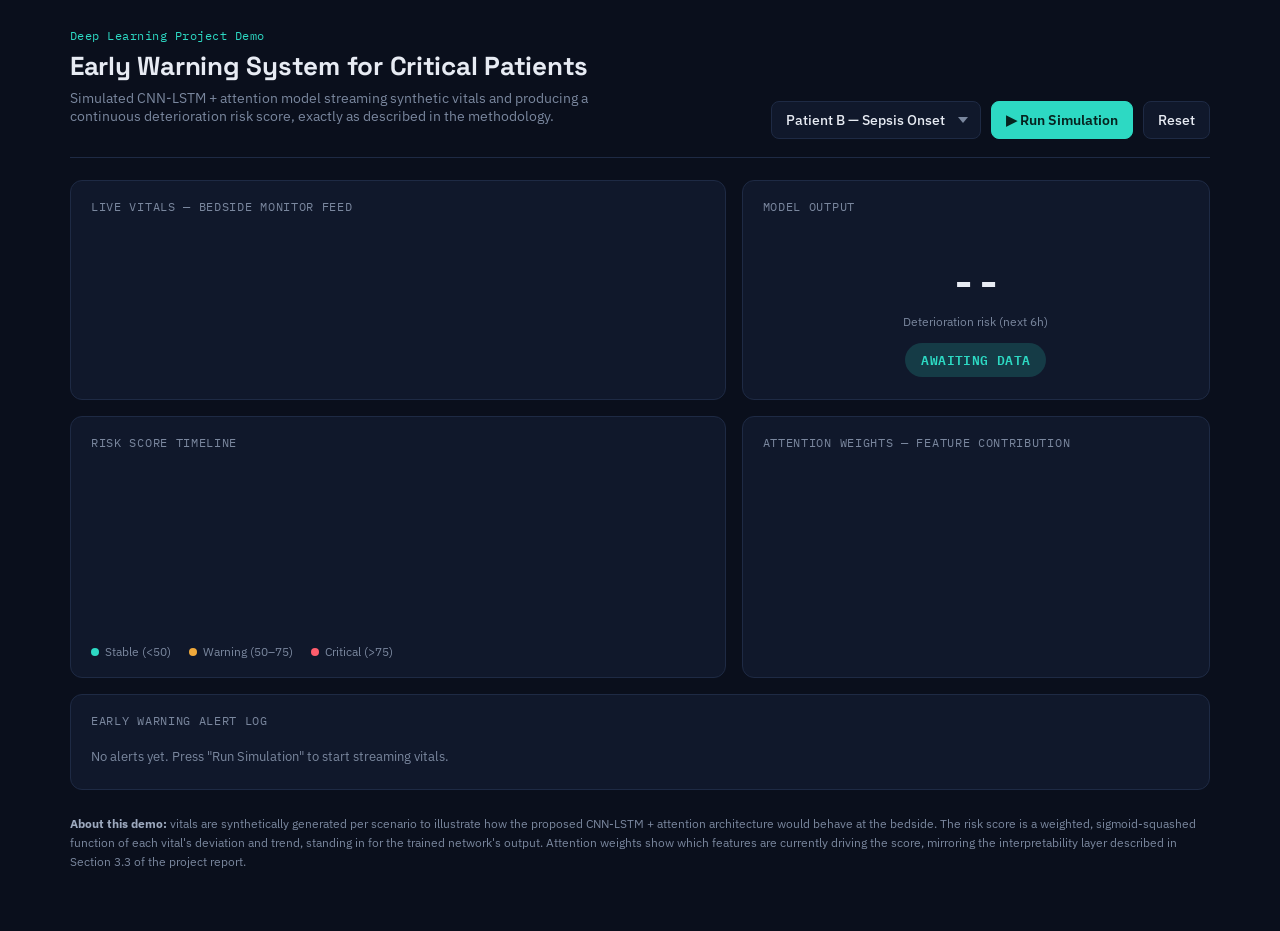
==== index.html @ a5b7bba2 "Add initial HTML structure for Early Warning System Initial commit of the Early Warning System HTML " ====
<!DOCTYPE html>
<html lang="en">
<head>
<meta charset="UTF-8">
<meta name="viewport" content="width=device-width, initial-scale=1.0">
<title>Early Warning System — Deep Learning Critical Care Monitor</title>
<link rel="preconnect" href="https://fonts.googleapis.com">
<link href="https://fonts.googleapis.com/css2?family=Space+Grotesk:wght@500;600;700&family=IBM+Plex+Sans:wght@400;500;600&family=IBM+Plex+Mono:wght@500;600&display=swap" rel="stylesheet">
<style>
  :root{
    --bg: #0A0F1C;
    --panel: #10182B;
    --panel-2: #0D1424;
    --line: #1E2A44;
    --text: #E7EBF3;
    --muted: #7A879E;
    --teal: #2DD9C3;
    --teal-dim: rgba(45,217,195,0.18);
    --amber: #F0A93B;
    --amber-dim: rgba(240,169,59,0.16);
    --crit: #FF5D6C;
    --crit-dim: rgba(255,93,108,0.18);
  }
  *{box-sizing:border-box;}
  html,body{
    margin:0; padding:0; background:var(--bg); color:var(--text);
    font-family:'IBM Plex Sans', -apple-system, sans-serif;
    -webkit-font-smoothing:antialiased;
  }
  .app{
    max-width:1180px; margin:0 auto; padding:28px 20px 60px;
  }
  header{
    display:flex; justify-content:space-between; align-items:flex-end;
    flex-wrap:wrap; gap:16px; margin-bottom:22px;
    border-bottom:1px solid var(--line); padding-bottom:18px;
  }
  .brand-eyebrow{
    font-family:'IBM Plex Mono', monospace; font-size:12px; letter-spacing:0.04em;
    color:var(--teal); margin:0 0 6px;
  }
  h1{
    font-family:'Space Grotesk', sans-serif; font-weight:700; font-size:26px;
    margin:0; letter-spacing:-0.01em;
  }
  .subtitle{ color:var(--muted); font-size:13.5px; margin-top:6px; max-width:520px; }
  .controls{ display:flex; gap:10px; align-items:center; flex-wrap:wrap; }
  select, button{
    font-family:'IBM Plex Sans', sans-serif; font-size:13.5px; font-weight:500;
    border-radius:8px; border:1px solid var(--line); background:var(--panel);
    color:var(--text); padding:9px 14px; cursor:pointer;
  }
  select{ appearance:none; padding-right:30px;
    background-image:url("data:image/svg+xml,%3Csvg xmlns='http://www.w3.org/2000/svg' width='10' height='6'%3E%3Cpath d='M0 0l5 6 5-6z' fill='%237A879E'/%3E%3C/svg%3E");
    background-repeat:no-repeat; background-position:right 12px center;
  }
  button.primary{ background:var(--teal); color:#06231F; border-color:var(--teal); font-weight:600; }
  button.primary:hover{ filter:brightness(1.08); }
  button:hover{ border-color:#33415E; }
  button:disabled{ opacity:0.5; cursor:default; }

  .grid{
    display:grid; grid-template-columns: 1.4fr 1fr; gap:16px; margin-bottom:16px;
  }
  @media (max-width:820px){ .grid{ grid-template-columns:1fr; } }

  .panel{
    background:var(--panel); border:1px solid var(--line); border-radius:12px;
    padding:18px 20px;
  }
  .panel-title{
    font-family:'IBM Plex Mono', monospace; font-size:11.5px; letter-spacing:0.06em;
    color:var(--muted); margin:0 0 14px; text-transform:uppercase;
  }

  .vitals-grid{ display:grid; grid-template-columns:repeat(3,1fr); gap:12px; }
  @media (max-width:520px){ .vitals-grid{ grid-template-columns:repeat(2,1fr); } }
  .vital-card{
    background:var(--panel-2); border:1px solid var(--line); border-radius:10px;
    padding:12px 14px 10px; position:relative; overflow:hidden;
  }
  .vital-card.flag{ border-color: var(--amber); }
  .vital-card.flag-crit{ border-color: var(--crit); }
  .vital-label{ font-size:11.5px; color:var(--muted); margin-bottom:4px; }
  .vital-value{
    font-family:'IBM Plex Mono', monospace; font-size:22px; font-weight:600;
    display:flex; align-items:baseline; gap:4px;
  }
  .vital-unit{ font-size:11px; color:var(--muted); font-weight:400; }
  .vital-card svg{ width:100%; height:28px; margin-top:6px; display:block; }

  .risk-wrap{ display:flex; flex-direction:column; align-items:center; padding:6px 0 4px; }
  .gauge-num{
    font-family:'IBM Plex Mono', monospace; font-weight:600; font-size:42px; margin-top:-96px;
  }
  .gauge-label{ font-size:12px; color:var(--muted); margin-top:2px; }
  .status-pill{
    margin-top:14px; padding:6px 16px; border-radius:999px; font-size:12.5px; font-weight:600;
    font-family:'IBM Plex Mono', monospace; letter-spacing:0.03em;
  }
  .status-stable{ background:var(--teal-dim); color:var(--teal); }
  .status-warning{ background:var(--amber-dim); color:var(--amber); }
  .status-critical{ background:var(--crit-dim); color:var(--crit); animation:pulse 1.1s infinite; }
  @keyframes pulse{ 0%,100%{opacity:1;} 50%{opacity:0.55;} }

  .attn-row{ display:flex; align-items:center; gap:10px; margin-bottom:9px; }
  .attn-name{ width:96px; font-size:12.5px; color:var(--muted); flex-shrink:0; }
  .attn-bar-bg{ flex:1; height:7px; border-radius:4px; background:var(--panel-2); overflow:hidden; }
  .attn-bar{ height:100%; border-radius:4px; background:var(--teal); transition:width 0.5s ease; }
  .attn-pct{ width:36px; text-align:right; font-family:'IBM Plex Mono', monospace; font-size:12px; color:var(--muted); }

  .timeline-panel svg{ width:100%; height:170px; display:block; }
  .timeline-legend{ display:flex; gap:18px; margin-top:10px; font-size:11.5px; color:var(--muted); }
  .legend-dot{ display:inline-block; width:8px; height:8px; border-radius:50%; margin-right:6px; }

  .log-panel{ max-height:230px; overflow-y:auto; }
  .log-entry{
    display:flex; gap:12px; align-items:baseline; padding:8px 0;
    border-bottom:1px solid var(--line); font-size:13px;
  }
  .log-entry:last-child{ border-bottom:none; }
  .log-time{ font-family:'IBM Plex Mono', monospace; color:var(--muted); font-size:12px; width:52px; flex-shrink:0; }
  .log-badge{
    font-size:10.5px; font-weight:600; padding:2px 8px; border-radius:5px;
    font-family:'IBM Plex Mono', monospace; letter-spacing:0.02em; flex-shrink:0;
  }
  .log-warning{ background:var(--amber-dim); color:var(--amber); }
  .log-critical{ background:var(--crit-dim); color:var(--crit); }
  .log-resolved{ background:var(--teal-dim); color:var(--teal); }
  .log-empty{ color:var(--muted); font-size:13px; padding:6px 0; }

  footer{ margin-top:24px; color:var(--muted); font-size:12px; line-height:1.6; }
  footer b{ color:#9DA9BE; }
</style>
</head>
<body>
<div class="app">

  <header>
    <div>
      <p class="brand-eyebrow">Deep Learning Project Demo</p>
      <h1>Early Warning System for Critical Patients</h1>
      <p class="subtitle">Simulated CNN-LSTM + attention model streaming synthetic vitals and producing a continuous deterioration risk score, exactly as described in the methodology.</p>
    </div>
    <div class="controls">
      <select id="scenario">
        <option value="stable">Patient A — Stable</option>
        <option value="sepsis" selected>Patient B — Sepsis Onset</option>
        <option value="cardiac">Patient C — Cardiac Event</option>
      </select>
      <button class="primary" id="playBtn">▶ Run Simulation</button>
      <button id="resetBtn">Reset</button>
    </div>
  </header>

  <div class="grid">
    <div class="panel">
      <p class="panel-title">Live Vitals — Bedside Monitor Feed</p>
      <div class="vitals-grid" id="vitalsGrid"></div>
    </div>

    <div class="panel">
      <p class="panel-title">Model Output</p>
      <div class="risk-wrap">
        <svg id="gauge" width="180" height="110" viewBox="0 0 180 110"></svg>
        <div class="gauge-num" id="gaugeNum">--</div>
        <div class="gauge-label">Deterioration risk (next 6h)</div>
        <div class="status-pill status-stable" id="statusPill">AWAITING DATA</div>
      </div>
    </div>
  </div>

  <div class="grid">
    <div class="panel timeline-panel">
      <p class="panel-title">Risk Score Timeline</p>
      <svg id="timeline" viewBox="0 0 700 170" preserveAspectRatio="none"></svg>
      <div class="timeline-legend">
        <span><span class="legend-dot" style="background:var(--teal)"></span>Stable (&lt;50)</span>
        <span><span class="legend-dot" style="background:var(--amber)"></span>Warning (50–75)</span>
        <span><span class="legend-dot" style="background:var(--crit)"></span>Critical (&gt;75)</span>
      </div>
    </div>

    <div class="panel">
      <p class="panel-title">Attention Weights — Feature Contribution</p>
      <div id="attnList"></div>
    </div>
  </div>

  <div class="panel">
    <p class="panel-title">Early Warning Alert Log</p>
    <div class="log-panel" id="logPanel">
      <div class="log-empty">No alerts yet. Press "Run Simulation" to start streaming vitals.</div>
    </div>
  </div>

  <footer>
    <b>About this demo:</b> vitals are synthetically generated per scenario to illustrate how the proposed CNN-LSTM + attention
    architecture would behave at the bedside. The risk score is a weighted, sigmoid-squashed function of each vital's
    deviation and trend, standing in for the trained network's output. Attention weights show which features are currently
    driving the score, mirroring the interpretability layer described in Section 3.3 of the project report.
  </footer>

</div>

<script>
(function(){
  // ---------- config ----------
  const VITALS = [
    { key:'hr',   label:'Heart Rate',   unit:'bpm',    normal:[60,100],  weight:1.0 },
    { key:'spo2', label:'SpO₂',         unit:'%',      normal:[95,100],  weight:1.2, invert:true },
    { key:'sbp',  label:'Systolic BP',  unit:'mmHg',   normal:[100,130], weight:0.8 },
    { key:'rr',   label:'Resp. Rate',   unit:'/min',   normal:[12,20],   weight:1.0 },
    { key:'temp', label:'Temperature',  unit:'°C',     normal:[36.5,37.5], weight:0.7 },
    { key:'lac',  label:'Lactate',      unit:'mmol/L', normal:[0.5,2.0], weight:1.4 },
  ];

  const SCENARIOS = {
    stable: {
      start:{ hr:76, spo2:98, sbp:118, rr:15, temp:36.8, lac:1.1 },
      drift:{ hr:0.0, spo2:0.0, sbp:0.0, rr:0.0, temp:0.0, lac:0.0 },
      noise:{ hr:1.4, spo2:0.3, sbp:2.0, rr:0.5, temp:0.06, lac:0.05 },
    },
    sepsis: {
      start:{ hr:88, spo2:97, sbp:114, rr:17, temp:37.3, lac:1.4 },
      drift:{ hr:1.1, spo2:-0.11, sbp:-0.9, rr:0.32, temp:0.07, lac:0.11 },
      noise:{ hr:2.0, spo2:0.4, sbp:2.4, rr:0.7, temp:0.08, lac:0.08 },
    },
    cardiac: {
      start:{ hr:92, spo2:96, sbp:128, rr:18, temp:36.9, lac:1.2 },
      drift:{ hr:1.6, spo2:-0.18, sbp:-1.6, rr:0.45, temp:0.02, lac:0.07 },
      noise:{ hr:2.6, spo2:0.5, sbp:3.0, rr:0.8, temp:0.05, lac:0.06 },
    }
  };

  const TICKS = 60;          // 12 simulated hours, 12 min per tick
  const TICK_MS = 550;
  const WARN_T = 50, CRIT_T = 75;

  let scenarioKey = document.getElementById('scenario').value;
  let history = [];          // {t, vitals:{}, risk}
  let running = false;
  let timer = null;
  let currentStatus = 'stable'; // stable | warning | critical
  let alertLog = [];

  // ---------- DOM builders ----------
  const vitalsGrid = document.getElementById('vitalsGrid');
  const cardEls = {};
  VITALS.forEach(v=>{
    const card = document.createElement('div');
    card.className = 'vital-card';
    card.innerHTML = `
      <div class="vital-label">${v.label}</div>
      <div class="vital-value"><span class="v-num">--</span><span class="vital-unit">${v.unit}</span></div>
      <svg viewBox="0 0 200 28" preserveAspectRatio="none"><polyline class="spark" fill="none" stroke="var(--teal)" stroke-width="2"/></svg>
    `;
    vitalsGrid.appendChild(card);
    cardEls[v.key] = card;
  });

  const attnList = document.getElementById('attnList');
  const attnEls = {};
  VITALS.forEach(v=>{
    const row = document.createElement('div');
    row.className = 'attn-row';
    row.innerHTML = `
      <div class="attn-name">${v.label}</div>
      <div class="attn-bar-bg"><div class="attn-bar" style="width:0%"></div></div>
      <div class="attn-pct">0%</div>
    `;
    attnList.appendChild(row);
    attnEls[v.key] = row;
  });

  const gaugeSvg = document.getElementById('gauge');
  const gaugeNum = document.getElementById('gaugeNum');
  const statusPill = document.getElementById('statusPill');
  const logPanel = document.getElementById('logPanel');
  const timelineSvg = document.getElementById('timeline');

  function colorFor(status){
    if(status==='critical') return getComputedStyle(document.documentElement).getPropertyValue('--crit').trim();
    if(status==='warning') return getComputedStyle(document.documentElement).getPropertyValue('--amber').trim();
    return getComputedStyle(document.documentElement).getPropertyValue('--teal').trim();
  }

  function drawGauge(risk){
    const cx=90, cy=95, r=72;
    const startAngle = Math.PI, endAngle = 0; // semicircle top
    const frac = Math.max(0, Math.min(1, risk/100));
    const angle = startAngle + (endAngle-startAngle)*frac;
    const x1 = cx + r*Math.cos(startAngle), y1 = cy + r*Math.sin(startAngle);
    const x2 = cx + r*Math.cos(endAngle), y2 = cy + r*Math.sin(endAngle);
    const xp = cx + r*Math.cos(angle), yp = cy + r*Math.sin(angle);
    const largeArc = frac > 0.5 ? 1 : 0;
    const col = colorFor(currentStatus);
    gaugeSvg.innerHTML = `
      <path d="M ${x1} ${y1} A ${r} ${r} 0 1 1 ${x2} ${y2}" fill="none" stroke="#1E2A44" stroke-width="14" stroke-linecap="round"/>
      <path d="M ${x1} ${y1} A ${r} ${r} 0 ${largeArc} 1 ${xp} ${yp}" fill="none" stroke="${col}" stroke-width="14" stroke-linecap="round"/>
    `;
    gaugeNum.style.color = col;
    gaugeNum.textContent = Math.round(risk) + '%';
  }

  function sparkPoints(vals, w, h){
    if(vals.length<2) return '';
    const min = Math.min(...vals), max = Math.max(...vals);
    const range = (max-min) || 1;
    return vals.map((v,i)=>{
      const x = (i/(vals.length-1))*w;
      const y = h - ((v-min)/range)*h;
      return `${x.toFixed(1)},${y.toFixed(1)}`;
    }).join(' ');
  }

  function isOut(v, val){
    return val < v.normal[0] || val > v.normal[1];
  }

  function zscore(v, val){
    const mid = (v.normal[0]+v.normal[1])/2;
    const half = (v.normal[1]-v.normal[0])/2;
    let z = (val - mid)/half;
    if(v.invert) z = -z;
    return Math.max(0, z); // only deviation in the "worse" direction counts
  }

  function computeRisk(vitalsNow, vitalsPrev){
    let weighted = 0, totalW = 0;
    const contrib = {};
    VITALS.forEach(v=>{
      const z = zscore(v, vitalsNow[v.key]);
      const prevZ = vitalsPrev ? zscore(v, vitalsPrev[v.key]) : z;
      const trend = Math.max(0, z - prevZ) * 2.2; // reward worsening trend, mimics LSTM temporal sensitivity
      const score = v.weight * (z + trend);
      contrib[v.key] = score;
      weighted += score;
      totalW += v.weight;
    });
    // sigmoid squashing centered so ~2.2 weighted deviation -> ~75%
    const raw = weighted / (totalW*0.9);
    const risk = 100 / (1 + Math.exp(-4*(raw-0.55)));
    // normalize contributions to attention %
    const sum = Object.values(contrib).reduce((a,b)=>a+b,0) || 1;
    const attn = {};
    VITALS.forEach(v=> attn[v.key] = Math.max(0, contrib[v.key])/sum );
    return { risk, attn };
  }

  function nextVitals(prev, cfg, t){
    const out = {};
    VITALS.forEach(v=>{
      const base = cfg.start[v.key] + cfg.drift[v.key]*t;
      const noise = (Math.random()-0.5)*2*cfg.noise[v.key];
      const smoothing = prev ? prev[v.key]*0.35 : 0;
      let val = prev ? (base*0.65 + smoothing + noise) : (base + noise);
      out[v.key] = val;
    });
    return out;
  }

  function fmt(key, val){
    if(key==='temp' || key==='lac') return val.toFixed(1);
    return Math.round(val);
  }

  function statusFor(risk){
    if(risk >= CRIT_T) return 'critical';
    if(risk >= WARN_T) return 'warning';
    return 'stable';
  }

  function pillLabel(status){
    return status==='critical' ? 'CRITICAL ALERT' : status==='warning' ? 'EARLY WARNING' : 'STABLE';
  }

  function timeLabel(tickIdx){
    const totalMin = tickIdx*12;
    const h = Math.floor(totalMin/60), m = totalMin%60;
    return `${String(h).padStart(2,'0')}:${String(m).padStart(2,'0')}`;
  }

  function pushLog(status, risk, tickIdx, attn){
    const top = Object.entries(attn).sort((a,b)=>b[1]-a[1]).slice(0,2)
      .map(([k])=> VITALS.find(v=>v.key===k).label).join(' & ');
    const entry = document.createElement('div');
    entry.className = 'log-entry';
    const badgeClass = status==='critical' ? 'log-critical' : status==='resolved' ? 'log-resolved' : 'log-warning';
    const badgeText = status==='critical' ? 'CRITICAL' : status==='resolved' ? 'RESOLVED' : 'WARNING';
    const msg = status==='resolved'
      ? `Risk score returned to normal range (${Math.round(risk)}%).`
      : `Risk ${Math.round(risk)}% — driven by ${top}.`;
    entry.innerHTML = `<span class="log-time">${timeLabel(tickIdx)}</span><span class="log-badge ${badgeClass}">${badgeText}</span><span>${msg}</span>`;
    if(logPanel.querySelector('.log-empty')) logPanel.innerHTML = '';
    logPanel.prepend(entry);
  }

  function drawTimeline(){
    const w=700, h=170, pad=8;
    const risks = history.map(p=>p.risk);
    let path = '';
    if(risks.length){
      path = risks.map((r,i)=>{
        const x = pad + (i/(TICKS-1))*(w-2*pad);
        const y = h - pad - (r/100)*(h-2*pad);
        return `${i===0?'M':'L'} ${x.toFixed(1)} ${y.toFixed(1)}`;
      }).join(' ');
    }
    const warnY = h - pad - (WARN_T/100)*(h-2*pad);
    const critY = h - pad - (CRIT_T/100)*(h-2*pad);
    timelineSvg.innerHTML = `
      <rect x="0" y="0" width="${w}" height="${critY}" fill="rgba(255,93,108,0.06)"/>
      <rect x="0" y="${critY}" width="${w}" height="${warnY-critY}" fill="rgba(240,169,59,0.06)"/>
      <line x1="0" y1="${warnY}" x2="${w}" y2="${warnY}" stroke="var(--amber)" stroke-width="1" stroke-dasharray="4 4" opacity="0.5"/>
      <line x1="0" y1="${critY}" x2="${w}" y2="${critY}" stroke="var(--crit)" stroke-width="1" stroke-dasharray="4 4" opacity="0.5"/>
      <path d="${path}" fill="none" stroke="var(--teal)" stroke-width="2.4" />
    `;
  }

  function render(vitalsNow, risk, attn){
    VITALS.forEach(v=>{
      const val = vitalsNow[v.key];
      const out = isOut(v, val);
      const card = cardEls[v.key];
      card.classList.toggle('flag', out && currentStatus==='warning');
      card.classList.toggle('flag-crit', out && currentStatus==='critical');
      card.querySelector('.v-num').textContent = fmt(v.key, val);
      const series = history.map(p=>p.vitals[v.key]).concat([val]);
      const pts = sparkPoints(series.slice(-24), 200, 28);
      const poly = card.querySelector('.spark');
      poly.setAttribute('points', pts);
      poly.setAttribute('stroke', colorFor(currentStatus));
    });

    drawGauge(risk);
    statusPill.textContent = pillLabel(currentStatus);
    statusPill.className = 'status-pill status-' + currentStatus;

    Object.entries(attn).forEach(([k,val])=>{
      const row = attnEls[k];
      row.querySelector('.attn-bar').style.width = (val*100).toFixed(0) + '%';
      row.querySelector('.attn-pct').textContent = Math.round(val*100) + '%';
    });

    drawTimeline();
  }

  function resetSim(){
    stop();
    history = [];
    alertLog = [];
    currentStatus = 'stable';
    logPanel.innerHTML = '<div class="log-empty">No alerts yet. Press "Run Simulation" to start streaming vitals.</div>';
    const cfg = SCENARIOS[scenarioKey];
    const v0 = cfg.start;
    render(v0, 4, Object.fromEntries(VITALS.map(v=>[v.key, 1/VITALS.length])));
    gaugeNum.textContent = '--';
    statusPill.textContent = 'AWAITING DATA';
    statusPill.className = 'status-pill status-stable';
    timelineSvg.innerHTML = '';
  }

  function tick(){
    const t = history.length;
    if(t >= TICKS){ stop(); return; }
    const cfg = SCENARIOS[scenarioKey];
    const prevVitals = t>0 ? history[t-1].vitals : null;
    const vitalsNow = nextVitals(prevVitals, cfg, t);
    const { risk, attn } = computeRisk(vitalsNow, prevVitals);
    const newStatus = statusFor(risk);

    if(newStatus !== currentStatus){
      if(newStatus==='warning' || newStatus==='critical'){
        pushLog(newStatus, risk, t, attn);
      } else if(currentStatus!=='stable'){
        pushLog('resolved', risk, t, attn);
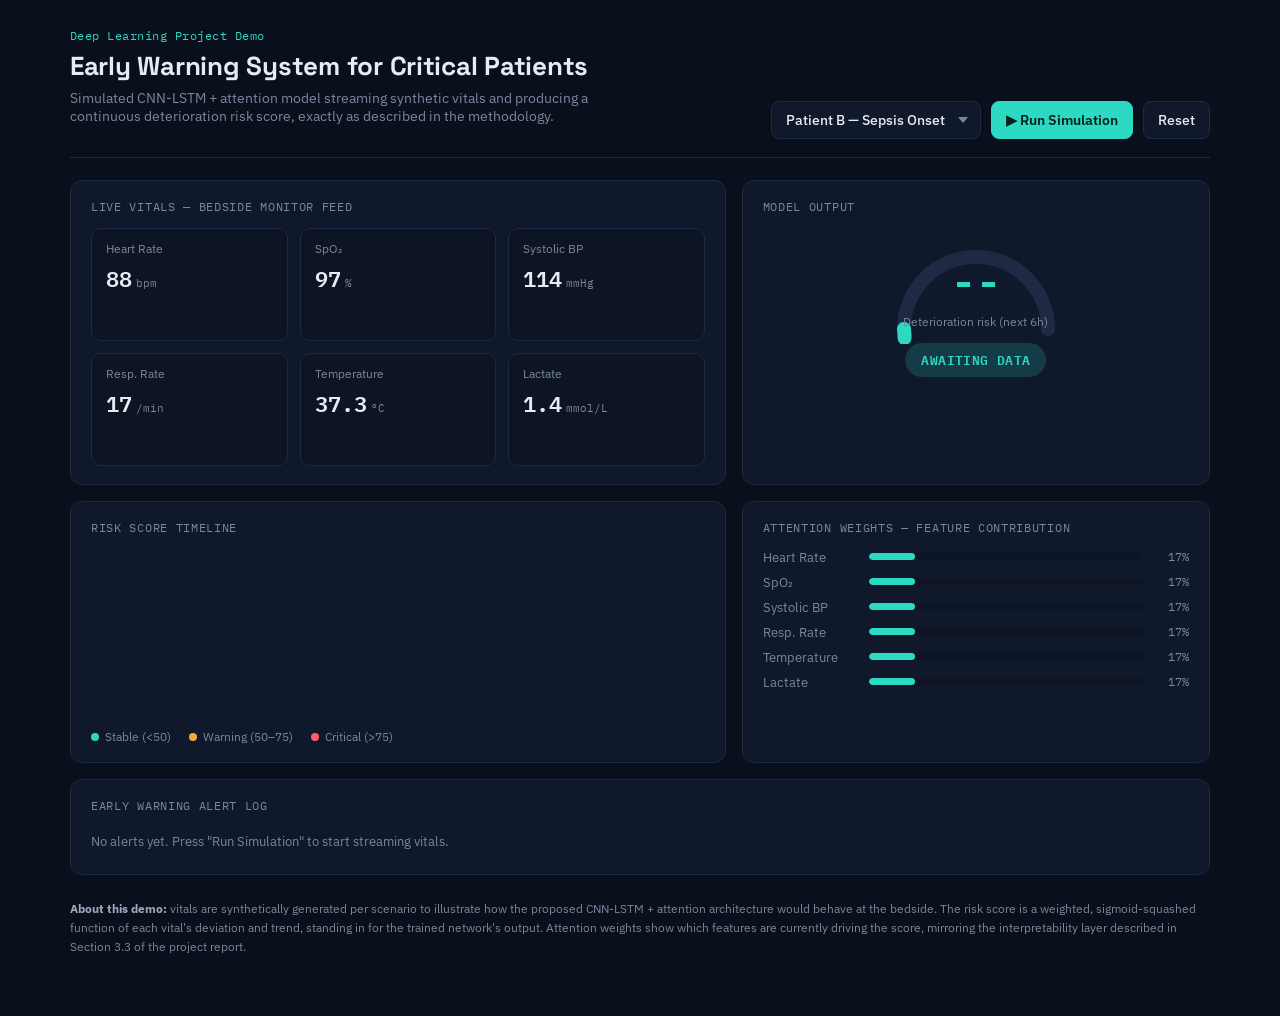
==== commit 0ac31d91: "Rename early-warning-system.html to index.html" ====
--- a/index.html
+++ b/index.html
@@ -475,3 +475,69 @@
         pushLog(newStatus, risk, t, attn);
       } else if(currentStatus!=='stable'){
         pushLog('resolved', risk, t, attn);
+
+      }
+    }
+
+    currentStatus = newStatus;
+    history.push({
+      t,
+      vitals: { ...vitalsNow },
+      risk
+    });
+
+    render(vitalsNow, risk, attn);
+
+    if (history.length >= TICKS) {
+      stop();
+    }
+  }
+
+  function stop() {
+    if (timer !== null) {
+      clearInterval(timer);
+      timer = null;
+    }
+
+    running = false;
+    const playBtn = document.getElementById('playBtn');
+    playBtn.textContent = '▶ Run Simulation';
+  }
+
+  function start() {
+    if (running) return;
+
+    if (history.length >= TICKS) {
+      resetSim();
+    }
+
+    running = true;
+    document.getElementById('playBtn').textContent = '⏸ Simulation Running';
+    tick();
+
+    if (history.length < TICKS) {
+      timer = setInterval(tick, TICK_MS);
+    }
+  }
+
+  document.getElementById('playBtn').addEventListener('click', () => {
+    if (running) {
+      stop();
+    } else {
+      start();
+    }
+  });
+
+  document.getElementById('resetBtn').addEventListener('click', resetSim);
+
+  document.getElementById('scenario').addEventListener('change', (event) => {
+    scenarioKey = event.target.value;
+    resetSim();
+  });
+
+  // Initialize the dashboard without starting the simulation.
+  resetSim();
+})();
+</script>
+</body>
+</html>
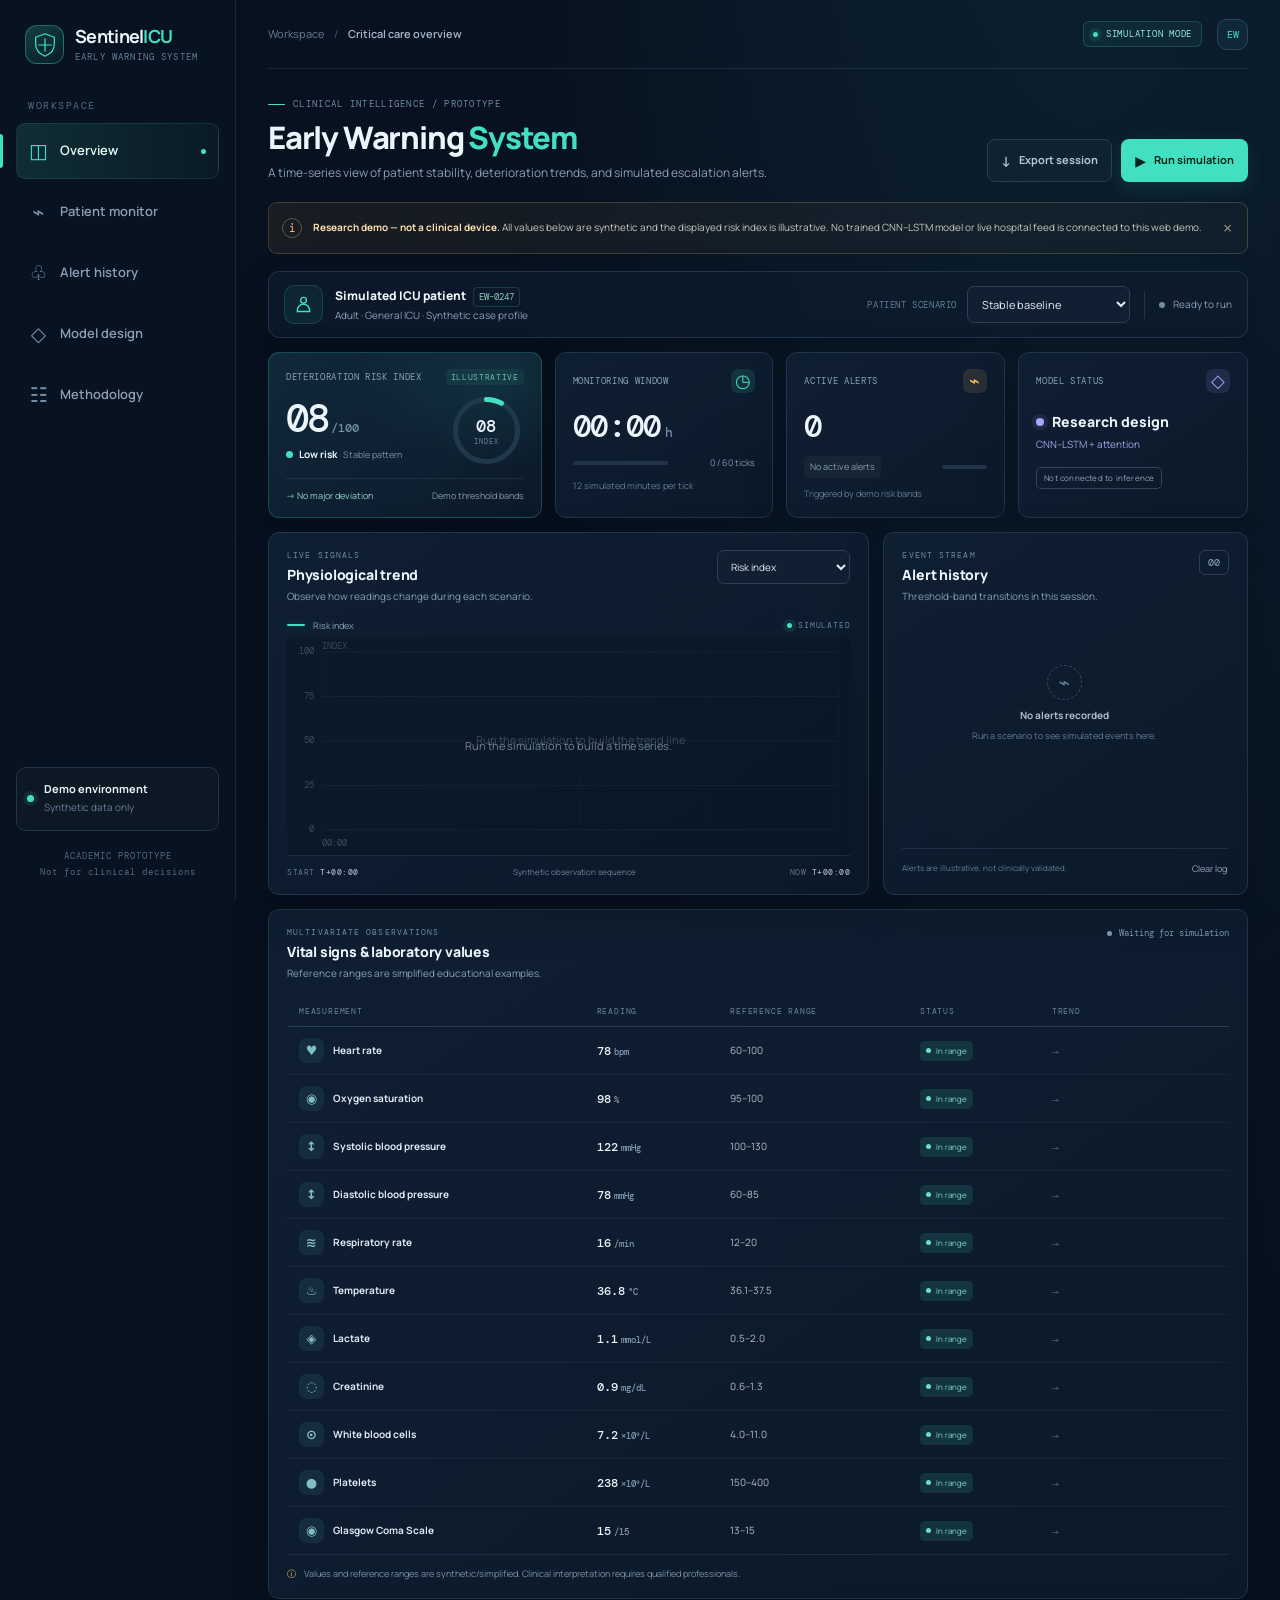
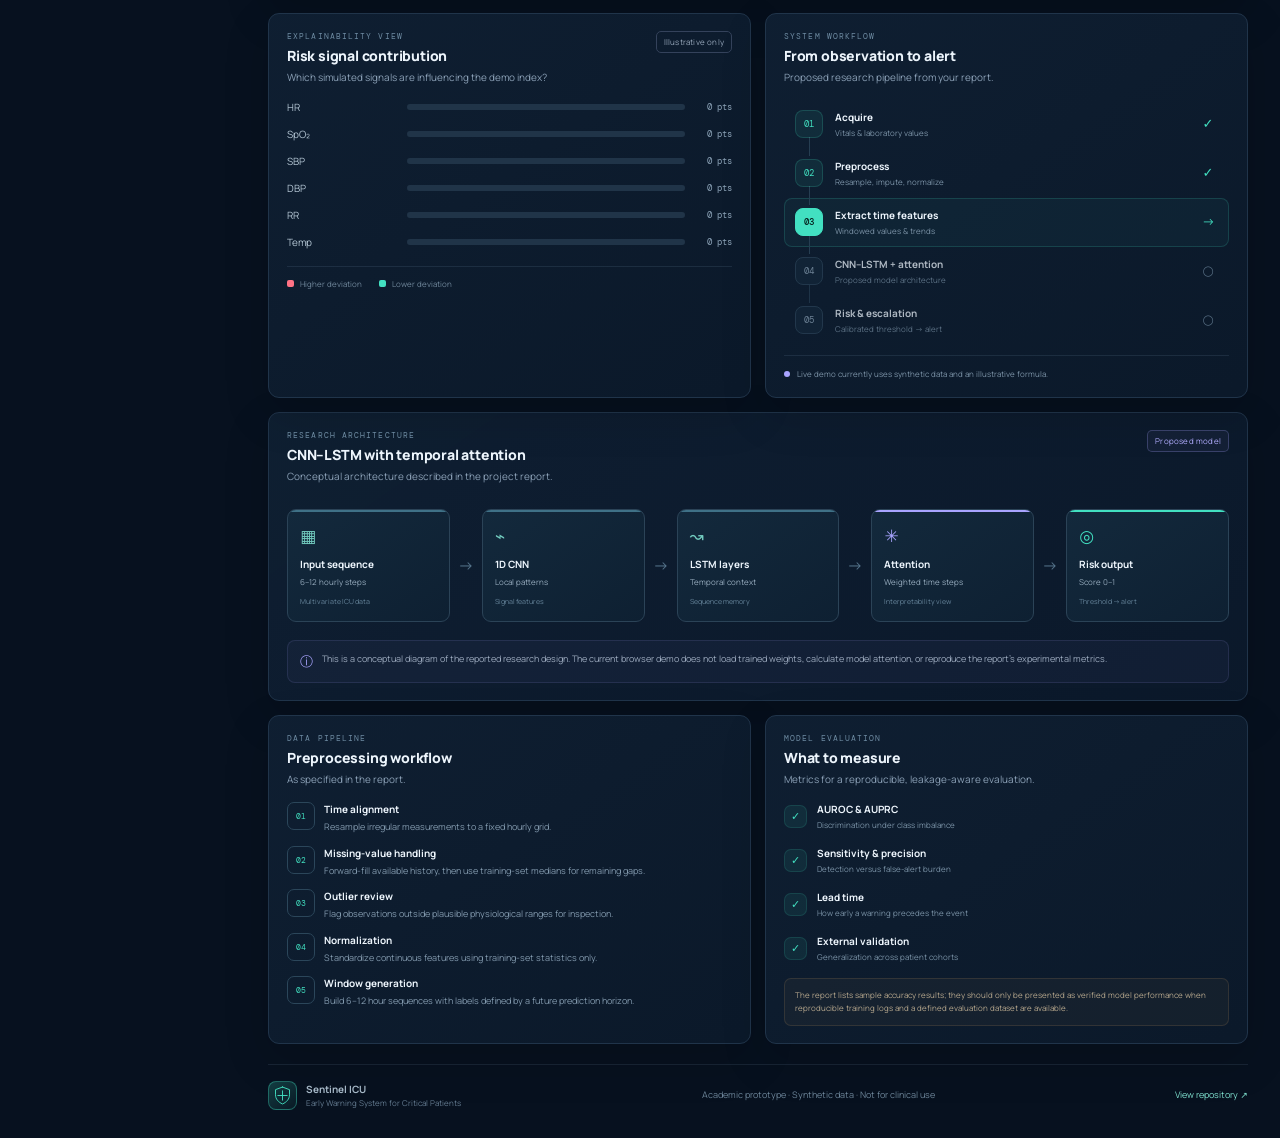
==== commit 4f75a899: "Add files via upload" ====
--- a/index.html
+++ b/index.html
@@ -1,543 +1,87 @@
-<!DOCTYPE html>
+<!doctype html>
 <html lang="en">
 <head>
-<meta charset="UTF-8">
-<meta name="viewport" content="width=device-width, initial-scale=1.0">
-<title>Early Warning System — Deep Learning Critical Care Monitor</title>
-<link rel="preconnect" href="https://fonts.googleapis.com">
-<link href="https://fonts.googleapis.com/css2?family=Space+Grotesk:wght@500;600;700&family=IBM+Plex+Sans:wght@400;500;600&family=IBM+Plex+Mono:wght@500;600&display=swap" rel="stylesheet">
-<style>
-  :root{
-    --bg: #0A0F1C;
-    --panel: #10182B;
-    --panel-2: #0D1424;
-    --line: #1E2A44;
-    --text: #E7EBF3;
-    --muted: #7A879E;
-    --teal: #2DD9C3;
-    --teal-dim: rgba(45,217,195,0.18);
-    --amber: #F0A93B;
-    --amber-dim: rgba(240,169,59,0.16);
-    --crit: #FF5D6C;
-    --crit-dim: rgba(255,93,108,0.18);
-  }
-  *{box-sizing:border-box;}
-  html,body{
-    margin:0; padding:0; background:var(--bg); color:var(--text);
-    font-family:'IBM Plex Sans', -apple-system, sans-serif;
-    -webkit-font-smoothing:antialiased;
-  }
-  .app{
-    max-width:1180px; margin:0 auto; padding:28px 20px 60px;
-  }
-  header{
-    display:flex; justify-content:space-between; align-items:flex-end;
-    flex-wrap:wrap; gap:16px; margin-bottom:22px;
-    border-bottom:1px solid var(--line); padding-bottom:18px;
-  }
-  .brand-eyebrow{
-    font-family:'IBM Plex Mono', monospace; font-size:12px; letter-spacing:0.04em;
-    color:var(--teal); margin:0 0 6px;
-  }
-  h1{
-    font-family:'Space Grotesk', sans-serif; font-weight:700; font-size:26px;
-    margin:0; letter-spacing:-0.01em;
-  }
-  .subtitle{ color:var(--muted); font-size:13.5px; margin-top:6px; max-width:520px; }
-  .controls{ display:flex; gap:10px; align-items:center; flex-wrap:wrap; }
-  select, button{
-    font-family:'IBM Plex Sans', sans-serif; font-size:13.5px; font-weight:500;
-    border-radius:8px; border:1px solid var(--line); background:var(--panel);
-    color:var(--text); padding:9px 14px; cursor:pointer;
-  }
-  select{ appearance:none; padding-right:30px;
-    background-image:url("data:image/svg+xml,%3Csvg xmlns='http://www.w3.org/2000/svg' width='10' height='6'%3E%3Cpath d='M0 0l5 6 5-6z' fill='%237A879E'/%3E%3C/svg%3E");
-    background-repeat:no-repeat; background-position:right 12px center;
-  }
-  button.primary{ background:var(--teal); color:#06231F; border-color:var(--teal); font-weight:600; }
-  button.primary:hover{ filter:brightness(1.08); }
-  button:hover{ border-color:#33415E; }
-  button:disabled{ opacity:0.5; cursor:default; }
-
-  .grid{
-    display:grid; grid-template-columns: 1.4fr 1fr; gap:16px; margin-bottom:16px;
-  }
-  @media (max-width:820px){ .grid{ grid-template-columns:1fr; } }
-
-  .panel{
-    background:var(--panel); border:1px solid var(--line); border-radius:12px;
-    padding:18px 20px;
-  }
-  .panel-title{
-    font-family:'IBM Plex Mono', monospace; font-size:11.5px; letter-spacing:0.06em;
-    color:var(--muted); margin:0 0 14px; text-transform:uppercase;
-  }
-
-  .vitals-grid{ display:grid; grid-template-columns:repeat(3,1fr); gap:12px; }
-  @media (max-width:520px){ .vitals-grid{ grid-template-columns:repeat(2,1fr); } }
-  .vital-card{
-    background:var(--panel-2); border:1px solid var(--line); border-radius:10px;
-    padding:12px 14px 10px; position:relative; overflow:hidden;
-  }
-  .vital-card.flag{ border-color: var(--amber); }
-  .vital-card.flag-crit{ border-color: var(--crit); }
-  .vital-label{ font-size:11.5px; color:var(--muted); margin-bottom:4px; }
-  .vital-value{
-    font-family:'IBM Plex Mono', monospace; font-size:22px; font-weight:600;
-    display:flex; align-items:baseline; gap:4px;
-  }
-  .vital-unit{ font-size:11px; color:var(--muted); font-weight:400; }
-  .vital-card svg{ width:100%; height:28px; margin-top:6px; display:block; }
-
-  .risk-wrap{ display:flex; flex-direction:column; align-items:center; padding:6px 0 4px; }
-  .gauge-num{
-    font-family:'IBM Plex Mono', monospace; font-weight:600; font-size:42px; margin-top:-96px;
-  }
-  .gauge-label{ font-size:12px; color:var(--muted); margin-top:2px; }
-  .status-pill{
-    margin-top:14px; padding:6px 16px; border-radius:999px; font-size:12.5px; font-weight:600;
-    font-family:'IBM Plex Mono', monospace; letter-spacing:0.03em;
-  }
-  .status-stable{ background:var(--teal-dim); color:var(--teal); }
-  .status-warning{ background:var(--amber-dim); color:var(--amber); }
-  .status-critical{ background:var(--crit-dim); color:var(--crit); animation:pulse 1.1s infinite; }
-  @keyframes pulse{ 0%,100%{opacity:1;} 50%{opacity:0.55;} }
-
-  .attn-row{ display:flex; align-items:center; gap:10px; margin-bottom:9px; }
-  .attn-name{ width:96px; font-size:12.5px; color:var(--muted); flex-shrink:0; }
-  .attn-bar-bg{ flex:1; height:7px; border-radius:4px; background:var(--panel-2); overflow:hidden; }
-  .attn-bar{ height:100%; border-radius:4px; background:var(--teal); transition:width 0.5s ease; }
-  .attn-pct{ width:36px; text-align:right; font-family:'IBM Plex Mono', monospace; font-size:12px; color:var(--muted); }
-
-  .timeline-panel svg{ width:100%; height:170px; display:block; }
-  .timeline-legend{ display:flex; gap:18px; margin-top:10px; font-size:11.5px; color:var(--muted); }
-  .legend-dot{ display:inline-block; width:8px; height:8px; border-radius:50%; margin-right:6px; }
-
-  .log-panel{ max-height:230px; overflow-y:auto; }
-  .log-entry{
-    display:flex; gap:12px; align-items:baseline; padding:8px 0;
-    border-bottom:1px solid var(--line); font-size:13px;
-  }
-  .log-entry:last-child{ border-bottom:none; }
-  .log-time{ font-family:'IBM Plex Mono', monospace; color:var(--muted); font-size:12px; width:52px; flex-shrink:0; }
-  .log-badge{
-    font-size:10.5px; font-weight:600; padding:2px 8px; border-radius:5px;
-    font-family:'IBM Plex Mono', monospace; letter-spacing:0.02em; flex-shrink:0;
-  }
-  .log-warning{ background:var(--amber-dim); color:var(--amber); }
-  .log-critical{ background:var(--crit-dim); color:var(--crit); }
-  .log-resolved{ background:var(--teal-dim); color:var(--teal); }
-  .log-empty{ color:var(--muted); font-size:13px; padding:6px 0; }
-
-  footer{ margin-top:24px; color:var(--muted); font-size:12px; line-height:1.6; }
-  footer b{ color:#9DA9BE; }
-</style>
+  <meta charset="utf-8">
+  <meta name="viewport" content="width=device-width, initial-scale=1">
+  <meta name="theme-color" content="#07111f">
+  <meta name="description" content="An academic prototype for critical patient monitoring, deterioration-risk visualization, and early warning alerts using simulated ICU time-series data.">
+  <title>Sentinel ICU — Early Warning System for Critical Patients</title>
+  <link rel="preconnect" href="https://fonts.googleapis.com">
+  <link rel="preconnect" href="https://fonts.gstatic.com" crossorigin>
+  <link href="https://fonts.googleapis.com/css2?family=DM+Mono:wght@400;500&family=Manrope:wght@400;500;600;700;800&display=swap" rel="stylesheet">
+  <link rel="stylesheet" href="styles.css">
 </head>
 <body>
-<div class="app">
+  <div class="app-shell">
+    <aside class="sidebar" id="sidebar">
+      <a class="brand" href="#overview" aria-label="Sentinel ICU home">
+        <span class="brand-mark" aria-hidden="true"><svg viewBox="0 0 36 36"><path d="M18 3.5 30 8v8.8c0 7.1-4.9 12.7-12 15.7C10.9 29.5 6 23.9 6 16.8V8l12-4.5Z"/><path d="M18 10v16M10 18h16"/></svg></span>
+        <span><strong>Sentinel<span>ICU</span></strong><small>EARLY WARNING SYSTEM</small></span>
+      </a>
+      <div class="side-label">WORKSPACE</div>
+      <nav class="side-nav" aria-label="Main navigation">
+        <a class="nav-link active" href="#overview"><span class="nav-icon">◫</span> Overview <span class="nav-dot"></span></a>
+        <a class="nav-link" href="#monitor"><span class="nav-icon">⌁</span> Patient monitor</a>
+        <a class="nav-link" href="#alerts"><span class="nav-icon">♧</span> Alert history</a>
+        <a class="nav-link" href="#model"><span class="nav-icon">◇</span> Model design</a>
+        <a class="nav-link" href="#methodology"><span class="nav-icon">☷</span> Methodology</a>
+      </nav>
+      <div class="sidebar-bottom">
+        <div class="side-status"><span class="status-pulse"></span><div><b>Demo environment</b><small>Synthetic data only</small></div></div>
+        <div class="sidebar-note">ACADEMIC PROTOTYPE<br>Not for clinical decisions</div>
+      </div>
+    </aside>
 
-  <header>
-    <div>
-      <p class="brand-eyebrow">Deep Learning Project Demo</p>
-      <h1>Early Warning System for Critical Patients</h1>
-      <p class="subtitle">Simulated CNN-LSTM + attention model streaming synthetic vitals and producing a continuous deterioration risk score, exactly as described in the methodology.</p>
-    </div>
-    <div class="controls">
-      <select id="scenario">
-        <option value="stable">Patient A — Stable</option>
-        <option value="sepsis" selected>Patient B — Sepsis Onset</option>
-        <option value="cardiac">Patient C — Cardiac Event</option>
-      </select>
-      <button class="primary" id="playBtn">▶ Run Simulation</button>
-      <button id="resetBtn">Reset</button>
-    </div>
-  </header>
+    <main class="main-content" id="overview">
+      <header class="topbar">
+        <button class="menu-button" id="menuButton" aria-label="Toggle navigation" aria-expanded="false">☰</button>
+        <div class="breadcrumb"><span>Workspace</span><i>/</i><b>Critical care overview</b></div>
+        <div class="topbar-right"><span class="live-pill"><span></span> SIMULATION MODE</span><span class="avatar" title="Project workspace">EW</span></div>
+      </header>
 
-  <div class="grid">
-    <div class="panel">
-      <p class="panel-title">Live Vitals — Bedside Monitor Feed</p>
-      <div class="vitals-grid" id="vitalsGrid"></div>
-    </div>
+      <section class="page-heading">
+        <div><div class="eyebrow"><span class="eyebrow-line"></span> CLINICAL INTELLIGENCE / PROTOTYPE</div>
+          <h1>Early Warning <span>System</span></h1>
+          <p class="page-subtitle">A time-series view of patient stability, deterioration trends, and simulated escalation alerts.</p>
+        </div>
+        <div class="heading-actions"><button class="btn btn-secondary" id="exportBtn" type="button"><span>↓</span> Export session</button><button class="btn btn-primary" id="runBtn" type="button"><span id="runIcon">▶</span><span id="runLabel">Run simulation</span></button></div>
+      </section>
 
-    <div class="panel">
-      <p class="panel-title">Model Output</p>
-      <div class="risk-wrap">
-        <svg id="gauge" width="180" height="110" viewBox="0 0 180 110"></svg>
-        <div class="gauge-num" id="gaugeNum">--</div>
-        <div class="gauge-label">Deterioration risk (next 6h)</div>
-        <div class="status-pill status-stable" id="statusPill">AWAITING DATA</div>
-      </div>
-    </div>
+      <div class="notice-banner" role="note"><span class="notice-icon">i</span><div><b>Research demo — not a clinical device.</b> All values below are synthetic and the displayed risk index is illustrative. No trained CNN–LSTM model or live hospital feed is connected to this web demo.</div><button type="button" class="notice-dismiss" id="dismissNotice" aria-label="Dismiss notice">×</button></div>
+
+      <section class="patient-toolbar" aria-label="Simulation controls">
+        <div class="patient-identity"><div class="patient-symbol"><svg viewBox="0 0 24 24" aria-hidden="true"><circle cx="12" cy="7.2" r="3.3"/><path d="M5 20v-1.4a7 7 0 0 1 14 0V20Z"/></svg></div><div><div class="patient-name">Simulated ICU patient <span class="id-chip">EW-0247</span></div><div class="patient-meta">Adult · General ICU · Synthetic case profile</div></div></div>
+        <div class="toolbar-controls"><label for="scenarioSelect">PATIENT SCENARIO</label><select id="scenarioSelect"><option value="stable">Stable baseline</option><option value="sepsis">Sepsis progression</option><option value="cardiac">Cardiac event</option></select><span class="toolbar-divider"></span><span class="recording-state"><span class="recording-dot" id="recordingDot"></span><span id="recordingText">Ready to run</span></span></div>
+      </section>
+
+      <section class="summary-grid" aria-label="Risk summary">
+        <article class="summary-card risk-summary"><div class="card-topline"><span>DETERIORATION RISK INDEX</span><span class="micro-tag">ILLUSTRATIVE</span></div><div class="risk-main"><div><div class="risk-number"><span id="riskValue">08</span><small>/100</small></div><div class="risk-state"><span class="state-dot stable" id="riskDot"></span><strong id="riskLabel">Low risk</strong><span class="state-caption" id="riskCaption">Stable pattern</span></div></div><div class="risk-gauge"><svg viewBox="0 0 104 104" role="img" aria-label="Risk index gauge"><circle class="gauge-track" cx="52" cy="52" r="43"/><circle class="gauge-progress" id="gaugeProgress" cx="52" cy="52" r="43"/></svg><div class="gauge-center"><span id="gaugeLabel">08</span><small>INDEX</small></div></div></div><div class="risk-foot"><span id="riskTrend">→ No significant rise</span><span>Demo threshold bands</span></div></article>
+        <article class="summary-card"><div class="card-topline"><span>MONITORING WINDOW</span><span class="metric-icon teal">◷</span></div><div class="metric-value" id="windowValue">00:00<span>h</span></div><div class="metric-bottom"><span class="mini-bar"><i style="width:4%" id="windowBar"></i></span><span id="tickValue">0 / 60 ticks</span></div><div class="metric-footnote">12 simulated minutes per tick</div></article>
+        <article class="summary-card"><div class="card-topline"><span>ACTIVE ALERTS</span><span class="metric-icon amber">⌁</span></div><div class="metric-value" id="alertCount">0</div><div class="metric-bottom"><span class="soft-status" id="alertStatus">No alerts</span><span class="alert-mini-track"><i id="alertBar" style="width:0%"></i></span></div><div class="metric-footnote">Triggered by demo risk bands</div></article>
+        <article class="summary-card"><div class="card-topline"><span>MODEL STATUS</span><span class="metric-icon violet">◇</span></div><div class="model-status-value"><span class="model-status-dot"></span> Research design</div><div class="model-status-desc">CNN–LSTM + attention</div><div class="model-status-bottom"><span class="outline-chip">Not connected to inference</span></div></article>
+      </section>
+
+      <section class="content-grid" id="monitor">
+        <article class="panel trend-panel"><div class="panel-heading"><div><div class="panel-kicker">LIVE SIGNALS</div><h2>Physiological trend</h2><p>Observe how readings change during each scenario.</p></div><div class="panel-tools"><label class="sr-only" for="trendMetric">Trend measurement</label><select id="trendMetric" class="compact-select"><option value="risk">Risk index</option><option value="heartRate">Heart rate</option><option value="spo2">SpO₂</option><option value="sbp">Systolic BP</option><option value="respiratoryRate">Respiratory rate</option><option value="lactate">Lactate</option></select></div></div><div class="chart-legend" id="chartLegend"><span><i class="legend-line risk-line"></i> Risk index</span><span class="chart-live"><i></i> SIMULATED</span></div><div class="chart-wrap"><canvas id="trendChart" aria-label="Time series chart for selected simulated measurement" role="img"></canvas><div class="chart-empty" id="chartEmpty" hidden>Run the simulation to build a time series.</div></div><div class="chart-footer"><span>START <b id="chartStart">T+00:00</b></span><span class="chart-footer-center">Synthetic observation sequence</span><span>NOW <b id="chartNow">T+00:00</b></span></div></article>
+
+        <article class="panel alert-panel" id="alerts"><div class="panel-heading"><div><div class="panel-kicker">EVENT STREAM</div><h2>Alert history</h2><p>Threshold-band transitions in this session.</p></div><span class="counter-badge" id="eventCounter">00</span></div><div class="alert-list" id="alertList" aria-live="polite"><div class="empty-state"><span class="empty-icon">⌁</span><b>No alerts recorded</b><span>Run a scenario to see simulated events here.</span></div></div><div class="panel-bottom-link"><span>Alerts are illustrative, not clinically validated.</span><button id="clearAlertsBtn" type="button">Clear log</button></div></article>
+      </section>
+
+      <section class="panel vitals-panel"><div class="panel-heading"><div><div class="panel-kicker">MULTIVARIATE OBSERVATIONS</div><h2>Vital signs & laboratory values</h2><p>Reference ranges are simplified educational examples.</p></div><span class="last-updated"><span class="pulse-small"></span><span id="lastUpdated">Waiting for simulation</span></span></div><div class="vitals-table-wrap"><table class="vitals-table"><thead><tr><th>MEASUREMENT</th><th>READING</th><th>REFERENCE RANGE</th><th>STATUS</th><th>TREND</th></tr></thead><tbody id="vitalsBody"></tbody></table></div><div class="table-note"><span>ⓘ</span> Values and reference ranges are synthetic/simplified. Clinical interpretation requires qualified professionals.</div></section>
+
+      <section class="lower-grid">
+        <article class="panel contributions-panel"><div class="panel-heading"><div><div class="panel-kicker">EXPLAINABILITY VIEW</div><h2>Risk signal contribution</h2><p>Which simulated signals are influencing the demo index?</p></div><span class="outline-chip">Illustrative only</span></div><div class="contribution-list" id="contributionList"></div><div class="contribution-foot"><span class="contribution-key"><i class="key-high"></i> Higher deviation</span><span class="contribution-key"><i class="key-low"></i> Lower deviation</span></div></article>
+        <article class="panel workflow-panel"><div class="panel-heading"><div><div class="panel-kicker">SYSTEM WORKFLOW</div><h2>From observation to alert</h2><p>Proposed research pipeline from your report.</p></div></div><div class="workflow-steps"><div class="workflow-step done"><span>01</span><div><b>Acquire</b><small>Vitals & laboratory values</small></div><i>✓</i></div><div class="workflow-step done"><span>02</span><div><b>Preprocess</b><small>Resample, impute, normalize</small></div><i>✓</i></div><div class="workflow-step active-step"><span>03</span><div><b>Extract time features</b><small>Windowed values & trends</small></div><i>→</i></div><div class="workflow-step proposed"><span>04</span><div><b>CNN–LSTM + attention</b><small>Proposed model architecture</small></div><i>○</i></div><div class="workflow-step proposed"><span>05</span><div><b>Risk & escalation</b><small>Calibrated threshold → alert</small></div><i>○</i></div></div><div class="workflow-foot"><span class="workflow-dot"></span> Live demo currently uses synthetic data and an illustrative formula.</div></article>
+      </section>
+
+      <section class="panel model-panel" id="model"><div class="panel-heading"><div><div class="panel-kicker">RESEARCH ARCHITECTURE</div><h2>CNN–LSTM with temporal attention</h2><p>Conceptual architecture described in the project report.</p></div><span class="outline-chip violet-chip">Proposed model</span></div><div class="architecture" aria-label="Proposed model architecture diagram"><div class="arch-node"><span class="arch-icon">▦</span><b>Input sequence</b><small>6–12 hourly steps</small><em>Multivariate ICU data</em></div><span class="arch-arrow">→</span><div class="arch-node"><span class="arch-icon">⌁</span><b>1D CNN</b><small>Local patterns</small><em>Signal features</em></div><span class="arch-arrow">→</span><div class="arch-node"><span class="arch-icon">↝</span><b>LSTM layers</b><small>Temporal context</small><em>Sequence memory</em></div><span class="arch-arrow">→</span><div class="arch-node attention-node"><span class="arch-icon">✳</span><b>Attention</b><small>Weighted time steps</small><em>Interpretability view</em></div><span class="arch-arrow">→</span><div class="arch-node output-node"><span class="arch-icon">◎</span><b>Risk output</b><small>Score 0–1</small><em>Threshold → alert</em></div></div><div class="model-note"><span>ⓘ</span><p>This is a conceptual diagram of the reported research design. The current browser demo does not load trained weights, calculate model attention, or reproduce the report’s experimental metrics.</p></div></section>
+
+      <section class="lower-grid methodology-grid" id="methodology"><article class="panel methodology-panel"><div class="panel-heading"><div><div class="panel-kicker">DATA PIPELINE</div><h2>Preprocessing workflow</h2><p>As specified in the report.</p></div></div><ol class="method-list"><li><b>Time alignment</b><span>Resample irregular measurements to a fixed hourly grid.</span></li><li><b>Missing-value handling</b><span>Forward-fill available history, then use training-set medians for remaining gaps.</span></li><li><b>Outlier review</b><span>Flag observations outside plausible physiological ranges for inspection.</span></li><li><b>Normalization</b><span>Standardize continuous features using training-set statistics only.</span></li><li><b>Window generation</b><span>Build 6–12 hour sequences with labels defined by a future prediction horizon.</span></li></ol></article><article class="panel evaluation-panel"><div class="panel-heading"><div><div class="panel-kicker">MODEL EVALUATION</div><h2>What to measure</h2><p>Metrics for a reproducible, leakage-aware evaluation.</p></div></div><div class="metric-checklist"><div><span class="checkmark">✓</span><div><b>AUROC & AUPRC</b><small>Discrimination under class imbalance</small></div></div><div><span class="checkmark">✓</span><div><b>Sensitivity & precision</b><small>Detection versus false-alert burden</small></div></div><div><span class="checkmark">✓</span><div><b>Lead time</b><small>How early a warning precedes the event</small></div></div><div><span class="checkmark">✓</span><div><b>External validation</b><small>Generalization across patient cohorts</small></div></div></div><div class="evaluation-caution">The report lists sample accuracy results; they should only be presented as verified model performance when reproducible training logs and a defined evaluation dataset are available.</div></article></section>
+
+      <footer class="app-footer"><div class="footer-brand"><span class="brand-mark small-mark"><svg viewBox="0 0 36 36"><path d="M18 3.5 30 8v8.8c0 7.1-4.9 12.7-12 15.7C10.9 29.5 6 23.9 6 16.8V8l12-4.5Z"/><path d="M18 10v16M10 18h16"/></svg></span><span><b>Sentinel ICU</b><small>Early Warning System for Critical Patients</small></span></div><div class="footer-meta">Academic prototype · Synthetic data · Not for clinical use</div><a href="https://github.com/itsPritamDas/early-warning-system-critical-patients" target="_blank" rel="noreferrer">View repository ↗</a></footer>
+    </main>
   </div>
-
-  <div class="grid">
-    <div class="panel timeline-panel">
-      <p class="panel-title">Risk Score Timeline</p>
-      <svg id="timeline" viewBox="0 0 700 170" preserveAspectRatio="none"></svg>
-      <div class="timeline-legend">
-        <span><span class="legend-dot" style="background:var(--teal)"></span>Stable (&lt;50)</span>
-        <span><span class="legend-dot" style="background:var(--amber)"></span>Warning (50–75)</span>
-        <span><span class="legend-dot" style="background:var(--crit)"></span>Critical (&gt;75)</span>
-      </div>
-    </div>
-
-    <div class="panel">
-      <p class="panel-title">Attention Weights — Feature Contribution</p>
-      <div id="attnList"></div>
-    </div>
-  </div>
-
-  <div class="panel">
-    <p class="panel-title">Early Warning Alert Log</p>
-    <div class="log-panel" id="logPanel">
-      <div class="log-empty">No alerts yet. Press "Run Simulation" to start streaming vitals.</div>
-    </div>
-  </div>
-
-  <footer>
-    <b>About this demo:</b> vitals are synthetically generated per scenario to illustrate how the proposed CNN-LSTM + attention
-    architecture would behave at the bedside. The risk score is a weighted, sigmoid-squashed function of each vital's
-    deviation and trend, standing in for the trained network's output. Attention weights show which features are currently
-    driving the score, mirroring the interpretability layer described in Section 3.3 of the project report.
-  </footer>
-
-</div>
-
-<script>
-(function(){
-  // ---------- config ----------
-  const VITALS = [
-    { key:'hr',   label:'Heart Rate',   unit:'bpm',    normal:[60,100],  weight:1.0 },
-    { key:'spo2', label:'SpO₂',         unit:'%',      normal:[95,100],  weight:1.2, invert:true },
-    { key:'sbp',  label:'Systolic BP',  unit:'mmHg',   normal:[100,130], weight:0.8 },
-    { key:'rr',   label:'Resp. Rate',   unit:'/min',   normal:[12,20],   weight:1.0 },
-    { key:'temp', label:'Temperature',  unit:'°C',     normal:[36.5,37.5], weight:0.7 },
-    { key:'lac',  label:'Lactate',      unit:'mmol/L', normal:[0.5,2.0], weight:1.4 },
-  ];
-
-  const SCENARIOS = {
-    stable: {
-      start:{ hr:76, spo2:98, sbp:118, rr:15, temp:36.8, lac:1.1 },
-      drift:{ hr:0.0, spo2:0.0, sbp:0.0, rr:0.0, temp:0.0, lac:0.0 },
-      noise:{ hr:1.4, spo2:0.3, sbp:2.0, rr:0.5, temp:0.06, lac:0.05 },
-    },
-    sepsis: {
-      start:{ hr:88, spo2:97, sbp:114, rr:17, temp:37.3, lac:1.4 },
-      drift:{ hr:1.1, spo2:-0.11, sbp:-0.9, rr:0.32, temp:0.07, lac:0.11 },
-      noise:{ hr:2.0, spo2:0.4, sbp:2.4, rr:0.7, temp:0.08, lac:0.08 },
-    },
-    cardiac: {
-      start:{ hr:92, spo2:96, sbp:128, rr:18, temp:36.9, lac:1.2 },
-      drift:{ hr:1.6, spo2:-0.18, sbp:-1.6, rr:0.45, temp:0.02, lac:0.07 },
-      noise:{ hr:2.6, spo2:0.5, sbp:3.0, rr:0.8, temp:0.05, lac:0.06 },
-    }
-  };
-
-  const TICKS = 60;          // 12 simulated hours, 12 min per tick
-  const TICK_MS = 550;
-  const WARN_T = 50, CRIT_T = 75;
-
-  let scenarioKey = document.getElementById('scenario').value;
-  let history = [];          // {t, vitals:{}, risk}
-  let running = false;
-  let timer = null;
-  let currentStatus = 'stable'; // stable | warning | critical
-  let alertLog = [];
-
-  // ---------- DOM builders ----------
-  const vitalsGrid = document.getElementById('vitalsGrid');
-  const cardEls = {};
-  VITALS.forEach(v=>{
-    const card = document.createElement('div');
-    card.className = 'vital-card';
-    card.innerHTML = `
-      <div class="vital-label">${v.label}</div>
-      <div class="vital-value"><span class="v-num">--</span><span class="vital-unit">${v.unit}</span></div>
-      <svg viewBox="0 0 200 28" preserveAspectRatio="none"><polyline class="spark" fill="none" stroke="var(--teal)" stroke-width="2"/></svg>
-    `;
-    vitalsGrid.appendChild(card);
-    cardEls[v.key] = card;
-  });
-
-  const attnList = document.getElementById('attnList');
-  const attnEls = {};
-  VITALS.forEach(v=>{
-    const row = document.createElement('div');
-    row.className = 'attn-row';
-    row.innerHTML = `
-      <div class="attn-name">${v.label}</div>
-      <div class="attn-bar-bg"><div class="attn-bar" style="width:0%"></div></div>
-      <div class="attn-pct">0%</div>
-    `;
-    attnList.appendChild(row);
-    attnEls[v.key] = row;
-  });
-
-  const gaugeSvg = document.getElementById('gauge');
-  const gaugeNum = document.getElementById('gaugeNum');
-  const statusPill = document.getElementById('statusPill');
-  const logPanel = document.getElementById('logPanel');
-  const timelineSvg = document.getElementById('timeline');
-
-  function colorFor(status){
-    if(status==='critical') return getComputedStyle(document.documentElement).getPropertyValue('--crit').trim();
-    if(status==='warning') return getComputedStyle(document.documentElement).getPropertyValue('--amber').trim();
-    return getComputedStyle(document.documentElement).getPropertyValue('--teal').trim();
-  }
-
-  function drawGauge(risk){
-    const cx=90, cy=95, r=72;
-    const startAngle = Math.PI, endAngle = 0; // semicircle top
-    const frac = Math.max(0, Math.min(1, risk/100));
-    const angle = startAngle + (endAngle-startAngle)*frac;
-    const x1 = cx + r*Math.cos(startAngle), y1 = cy + r*Math.sin(startAngle);
-    const x2 = cx + r*Math.cos(endAngle), y2 = cy + r*Math.sin(endAngle);
-    const xp = cx + r*Math.cos(angle), yp = cy + r*Math.sin(angle);
-    const largeArc = frac > 0.5 ? 1 : 0;
-    const col = colorFor(currentStatus);
-    gaugeSvg.innerHTML = `
-      <path d="M ${x1} ${y1} A ${r} ${r} 0 1 1 ${x2} ${y2}" fill="none" stroke="#1E2A44" stroke-width="14" stroke-linecap="round"/>
-      <path d="M ${x1} ${y1} A ${r} ${r} 0 ${largeArc} 1 ${xp} ${yp}" fill="none" stroke="${col}" stroke-width="14" stroke-linecap="round"/>
-    `;
-    gaugeNum.style.color = col;
-    gaugeNum.textContent = Math.round(risk) + '%';
-  }
-
-  function sparkPoints(vals, w, h){
-    if(vals.length<2) return '';
-    const min = Math.min(...vals), max = Math.max(...vals);
-    const range = (max-min) || 1;
-    return vals.map((v,i)=>{
-      const x = (i/(vals.length-1))*w;
-      const y = h - ((v-min)/range)*h;
-      return `${x.toFixed(1)},${y.toFixed(1)}`;
-    }).join(' ');
-  }
-
-  function isOut(v, val){
-    return val < v.normal[0] || val > v.normal[1];
-  }
-
-  function zscore(v, val){
-    const mid = (v.normal[0]+v.normal[1])/2;
-    const half = (v.normal[1]-v.normal[0])/2;
-    let z = (val - mid)/half;
-    if(v.invert) z = -z;
-    return Math.max(0, z); // only deviation in the "worse" direction counts
-  }
-
-  function computeRisk(vitalsNow, vitalsPrev){
-    let weighted = 0, totalW = 0;
-    const contrib = {};
-    VITALS.forEach(v=>{
-      const z = zscore(v, vitalsNow[v.key]);
-      const prevZ = vitalsPrev ? zscore(v, vitalsPrev[v.key]) : z;
-      const trend = Math.max(0, z - prevZ) * 2.2; // reward worsening trend, mimics LSTM temporal sensitivity
-      const score = v.weight * (z + trend);
-      contrib[v.key] = score;
-      weighted += score;
-      totalW += v.weight;
-    });
-    // sigmoid squashing centered so ~2.2 weighted deviation -> ~75%
-    const raw = weighted / (totalW*0.9);
-    const risk = 100 / (1 + Math.exp(-4*(raw-0.55)));
-    // normalize contributions to attention %
-    const sum = Object.values(contrib).reduce((a,b)=>a+b,0) || 1;
-    const attn = {};
-    VITALS.forEach(v=> attn[v.key] = Math.max(0, contrib[v.key])/sum );
-    return { risk, attn };
-  }
-
-  function nextVitals(prev, cfg, t){
-    const out = {};
-    VITALS.forEach(v=>{
-      const base = cfg.start[v.key] + cfg.drift[v.key]*t;
-      const noise = (Math.random()-0.5)*2*cfg.noise[v.key];
-      const smoothing = prev ? prev[v.key]*0.35 : 0;
-      let val = prev ? (base*0.65 + smoothing + noise) : (base + noise);
-      out[v.key] = val;
-    });
-    return out;
-  }
-
-  function fmt(key, val){
-    if(key==='temp' || key==='lac') return val.toFixed(1);
-    return Math.round(val);
-  }
-
-  function statusFor(risk){
-    if(risk >= CRIT_T) return 'critical';
-    if(risk >= WARN_T) return 'warning';
-    return 'stable';
-  }
-
-  function pillLabel(status){
-    return status==='critical' ? 'CRITICAL ALERT' : status==='warning' ? 'EARLY WARNING' : 'STABLE';
-  }
-
-  function timeLabel(tickIdx){
-    const totalMin = tickIdx*12;
-    const h = Math.floor(totalMin/60), m = totalMin%60;
-    return `${String(h).padStart(2,'0')}:${String(m).padStart(2,'0')}`;
-  }
-
-  function pushLog(status, risk, tickIdx, attn){
-    const top = Object.entries(attn).sort((a,b)=>b[1]-a[1]).slice(0,2)
-      .map(([k])=> VITALS.find(v=>v.key===k).label).join(' & ');
-    const entry = document.createElement('div');
-    entry.className = 'log-entry';
-    const badgeClass = status==='critical' ? 'log-critical' : status==='resolved' ? 'log-resolved' : 'log-warning';
-    const badgeText = status==='critical' ? 'CRITICAL' : status==='resolved' ? 'RESOLVED' : 'WARNING';
-    const msg = status==='resolved'
-      ? `Risk score returned to normal range (${Math.round(risk)}%).`
-      : `Risk ${Math.round(risk)}% — driven by ${top}.`;
-    entry.innerHTML = `<span class="log-time">${timeLabel(tickIdx)}</span><span class="log-badge ${badgeClass}">${badgeText}</span><span>${msg}</span>`;
-    if(logPanel.querySelector('.log-empty')) logPanel.innerHTML = '';
-    logPanel.prepend(entry);
-  }
-
-  function drawTimeline(){
-    const w=700, h=170, pad=8;
-    const risks = history.map(p=>p.risk);
-    let path = '';
-    if(risks.length){
-      path = risks.map((r,i)=>{
-        const x = pad + (i/(TICKS-1))*(w-2*pad);
-        const y = h - pad - (r/100)*(h-2*pad);
-        return `${i===0?'M':'L'} ${x.toFixed(1)} ${y.toFixed(1)}`;
-      }).join(' ');
-    }
-    const warnY = h - pad - (WARN_T/100)*(h-2*pad);
-    const critY = h - pad - (CRIT_T/100)*(h-2*pad);
-    timelineSvg.innerHTML = `
-      <rect x="0" y="0" width="${w}" height="${critY}" fill="rgba(255,93,108,0.06)"/>
-      <rect x="0" y="${critY}" width="${w}" height="${warnY-critY}" fill="rgba(240,169,59,0.06)"/>
-      <line x1="0" y1="${warnY}" x2="${w}" y2="${warnY}" stroke="var(--amber)" stroke-width="1" stroke-dasharray="4 4" opacity="0.5"/>
-      <line x1="0" y1="${critY}" x2="${w}" y2="${critY}" stroke="var(--crit)" stroke-width="1" stroke-dasharray="4 4" opacity="0.5"/>
-      <path d="${path}" fill="none" stroke="var(--teal)" stroke-width="2.4" />
-    `;
-  }
-
-  function render(vitalsNow, risk, attn){
-    VITALS.forEach(v=>{
-      const val = vitalsNow[v.key];
-      const out = isOut(v, val);
-      const card = cardEls[v.key];
-      card.classList.toggle('flag', out && currentStatus==='warning');
-      card.classList.toggle('flag-crit', out && currentStatus==='critical');
-      card.querySelector('.v-num').textContent = fmt(v.key, val);
-      const series = history.map(p=>p.vitals[v.key]).concat([val]);
-      const pts = sparkPoints(series.slice(-24), 200, 28);
-      const poly = card.querySelector('.spark');
-      poly.setAttribute('points', pts);
-      poly.setAttribute('stroke', colorFor(currentStatus));
-    });
-
-    drawGauge(risk);
-    statusPill.textContent = pillLabel(currentStatus);
-    statusPill.className = 'status-pill status-' + currentStatus;
-
-    Object.entries(attn).forEach(([k,val])=>{
-      const row = attnEls[k];
-      row.querySelector('.attn-bar').style.width = (val*100).toFixed(0) + '%';
-      row.querySelector('.attn-pct').textContent = Math.round(val*100) + '%';
-    });
-
-    drawTimeline();
-  }
-
-  function resetSim(){
-    stop();
-    history = [];
-    alertLog = [];
-    currentStatus = 'stable';
-    logPanel.innerHTML = '<div class="log-empty">No alerts yet. Press "Run Simulation" to start streaming vitals.</div>';
-    const cfg = SCENARIOS[scenarioKey];
-    const v0 = cfg.start;
-    render(v0, 4, Object.fromEntries(VITALS.map(v=>[v.key, 1/VITALS.length])));
-    gaugeNum.textContent = '--';
-    statusPill.textContent = 'AWAITING DATA';
-    statusPill.className = 'status-pill status-stable';
-    timelineSvg.innerHTML = '';
-  }
-
-  function tick(){
-    const t = history.length;
-    if(t >= TICKS){ stop(); return; }
-    const cfg = SCENARIOS[scenarioKey];
-    const prevVitals = t>0 ? history[t-1].vitals : null;
-    const vitalsNow = nextVitals(prevVitals, cfg, t);
-    const { risk, attn } = computeRisk(vitalsNow, prevVitals);
-    const newStatus = statusFor(risk);
-
-    if(newStatus !== currentStatus){
-      if(newStatus==='warning' || newStatus==='critical'){
-        pushLog(newStatus, risk, t, attn);
-      } else if(currentStatus!=='stable'){
-        pushLog('resolved', risk, t, attn);
-
-      }
-    }
-
-    currentStatus = newStatus;
-    history.push({
-      t,
-      vitals: { ...vitalsNow },
-      risk
-    });
-
-    render(vitalsNow, risk, attn);
-
-    if (history.length >= TICKS) {
-      stop();
-    }
-  }
-
-  function stop() {
-    if (timer !== null) {
-      clearInterval(timer);
-      timer = null;
-    }
-
-    running = false;
-    const playBtn = document.getElementById('playBtn');
-    playBtn.textContent = '▶ Run Simulation';
-  }
-
-  function start() {
-    if (running) return;
-
-    if (history.length >= TICKS) {
-      resetSim();
-    }
-
-    running = true;
-    document.getElementById('playBtn').textContent = '⏸ Simulation Running';
-    tick();
-
-    if (history.length < TICKS) {
-      timer = setInterval(tick, TICK_MS);
-    }
-  }
-
-  document.getElementById('playBtn').addEventListener('click', () => {
-    if (running) {
-      stop();
-    } else {
-      start();
-    }
-  });
-
-  document.getElementById('resetBtn').addEventListener('click', resetSim);
-
-  document.getElementById('scenario').addEventListener('change', (event) => {
-    scenarioKey = event.target.value;
-    resetSim();
-  });
-
-  // Initialize the dashboard without starting the simulation.
-  resetSim();
-})();
-</script>
+  <div class="toast" id="toast" role="status" aria-live="polite"></div>
+  <script src="app.js" defer></script>
 </body>
 </html>
--- a/styles.css
+++ b/styles.css
@@ -0,0 +1,6 @@
+:root{--bg:#07111f;--bg-soft:#0a1626;--panel:#0d1b2c;--panel-2:#102136;--line:#20344a;--line-soft:rgba(140,170,198,.13);--text:#edf5fc;--muted:#8ba0b6;--muted-2:#657d96;--teal:#42e0c1;--teal-soft:rgba(66,224,193,.12);--amber:#ffbf69;--amber-soft:rgba(255,191,105,.12);--red:#ff7285;--red-soft:rgba(255,114,133,.12);--violet:#a9a4ff;--shadow:0 16px 46px rgba(0,0,0,.16);font-synthesis:none;color-scheme:dark}*{box-sizing:border-box}html{scroll-behavior:smooth;scroll-padding-top:90px}body{margin:0;background:radial-gradient(ellipse at 85% -15%,rgba(36,112,135,.18),transparent 40%),var(--bg);color:var(--text);font-family:Manrope,system-ui,-apple-system,sans-serif;font-size:13px;line-height:1.5;-webkit-font-smoothing:antialiased}button,select{font:inherit}button{cursor:pointer}.app-shell{min-height:100vh}.sidebar{width:236px;position:fixed;inset:0 auto 0 0;padding:25px 16px 18px;background:#081321;border-right:1px solid var(--line-soft);display:flex;flex-direction:column;z-index:20}.brand{display:flex;align-items:center;gap:11px;padding:0 9px 35px;text-decoration:none;color:inherit}.brand-mark{display:grid;place-items:center;width:39px;height:39px;flex:0 0 auto;border-radius:12px;background:linear-gradient(145deg,rgba(66,224,193,.22),rgba(66,224,193,.04));border:1px solid rgba(66,224,193,.36)}.brand-mark svg{width:28px;fill:none;stroke:var(--teal);stroke-width:1.6;stroke-linecap:round;stroke-linejoin:round}.brand strong{display:block;font-size:18px;letter-spacing:-.7px;line-height:1.2}.brand strong span{color:var(--teal)}.brand small{display:block;color:var(--muted-2);font:9px 'DM Mono',monospace;letter-spacing:1.15px;margin-top:4px}.side-label{font:10px 'DM Mono',monospace;letter-spacing:1.5px;color:#526981;padding:0 12px 11px}.side-nav{display:grid;gap:5px}.nav-link{position:relative;display:flex;align-items:center;gap:12px;padding:12px;border:1px solid transparent;border-radius:9px;color:#8ba0b6;text-decoration:none;font-weight:600;transition:.18s ease}.nav-link:hover{background:rgba(255,255,255,.035);color:var(--text)}.nav-link.active{color:#eafef9;background:linear-gradient(90deg,rgba(66,224,193,.13),rgba(66,224,193,.035));border-color:rgba(66,224,193,.13)}.nav-link.active:before{content:"";position:absolute;inset:10px auto 10px -17px;width:3px;border-radius:0 3px 3px 0;background:var(--teal)}.nav-icon{display:inline-grid;place-items:center;width:19px;font-size:20px;color:#7791aa}.active .nav-icon{color:var(--teal)}.nav-dot{margin-left:auto;width:5px;height:5px;background:var(--teal);border-radius:50%}.sidebar-bottom{margin-top:auto}.side-status{display:flex;align-items:center;gap:10px;padding:13px 10px;border:1px solid var(--line);border-radius:10px;background:rgba(255,255,255,.02)}.status-pulse,.recording-dot,.live-pill span,.chart-live i,.pulse-small{width:7px;height:7px;border-radius:50%;background:var(--teal);box-shadow:0 0 0 4px rgba(66,224,193,.09);flex:none}.side-status b{display:block;font-size:11px}.side-status small{color:var(--muted-2);font-size:10px}.sidebar-note{font:9px/1.8 'DM Mono',monospace;color:#526981;letter-spacing:1px;text-align:center;margin:17px 0 2px}.main-content{margin-left:236px;padding:0 32px 28px;max-width:1800px}.topbar{height:69px;display:flex;align-items:center;justify-content:space-between;border-bottom:1px solid var(--line-soft);gap:18px}.breadcrumb{display:flex;align-items:center;gap:10px;font-size:11px;color:var(--muted-2)}.breadcrumb i{color:#43596e;font-style:normal}.breadcrumb b{font-weight:600;color:#a7b9c9}.topbar-right{display:flex;align-items:center;gap:15px}.live-pill{display:inline-flex;align-items:center;gap:8px;padding:6px 9px;border:1px solid rgba(66,224,193,.2);background:rgba(66,224,193,.06);border-radius:6px;color:#92ebd8;font:9px 'DM Mono',monospace;letter-spacing:.75px}.live-pill span{width:5px;height:5px}.avatar{display:grid;place-items:center;width:31px;height:31px;border-radius:10px;border:1px solid #29465a;background:#10273a;color:var(--teal);font:10px 'DM Mono',monospace}.menu-button{display:none;background:transparent;border:0;color:var(--text);font-size:19px}.page-heading{display:flex;justify-content:space-between;align-items:flex-end;gap:20px;padding:29px 0 20px}.eyebrow,.panel-kicker{display:flex;align-items:center;gap:8px;color:#6e8ba2;font:9px 'DM Mono',monospace;letter-spacing:1.3px}.eyebrow-line{width:17px;height:1px;background:var(--teal)}h1{font-size:31px;line-height:1.18;letter-spacing:-1.2px;margin:9px 0 8px;font-weight:800}h1 span{color:var(--teal)}.page-subtitle{color:var(--muted);margin:0;font-size:12px;max-width:640px}.heading-actions{display:flex;gap:9px;flex:none}.btn{display:inline-flex;align-items:center;justify-content:center;gap:8px;border-radius:8px;padding:10px 13px;font-size:11px;font-weight:700;transition:transform .18s,background .18s;border:1px solid transparent}.btn:hover{transform:translateY(-1px)}.btn span:first-child{font-size:14px}.btn-secondary{color:#b5c7d8;background:rgba(255,255,255,.025);border-color:#293d52}.btn-secondary:hover{background:rgba(255,255,255,.06)}.btn-primary{color:#03231e;background:var(--teal);box-shadow:0 6px 20px rgba(66,224,193,.12)}.btn-primary:hover{background:#6cebd2}.notice-banner{display:flex;align-items:center;gap:11px;padding:11px 13px;border:1px solid rgba(255,191,105,.2);border-radius:9px;background:linear-gradient(90deg,rgba(255,191,105,.07),rgba(255,191,105,.025));color:#c9c8bc;font-size:10px;margin-bottom:17px}.notice-banner b{color:#ffe0ad}.notice-icon{display:grid;place-items:center;flex:none;width:20px;height:20px;border:1px solid rgba(255,191,105,.35);border-radius:50%;font:11px 'DM Mono',monospace;color:var(--amber)}.notice-dismiss{margin-left:auto;align-self:flex-start;background:none;border:0;color:#9d927a;font-size:19px;padding:0 2px}.patient-toolbar{display:flex;align-items:center;justify-content:space-between;gap:20px;padding:13px 15px;border:1px solid var(--line);border-radius:11px;background:rgba(13,27,44,.75);margin-bottom:14px;box-shadow:var(--shadow)}.patient-identity{display:flex;align-items:center;gap:12px;min-width:220px}.patient-symbol{width:39px;height:39px;border:1px solid rgba(66,224,193,.17);border-radius:10px;background:rgba(66,224,193,.07);display:grid;place-items:center}.patient-symbol svg{width:21px;fill:none;stroke:var(--teal);stroke-width:1.6;stroke-linecap:round}.patient-name{font-weight:800;font-size:12px}.id-chip{font:9px 'DM Mono',monospace;color:#8acaba;padding:3px 5px;border:1px solid rgba(66,224,193,.18);border-radius:4px;margin-left:5px;white-space:nowrap}.patient-meta{font-size:10px;color:var(--muted);margin-top:3px}.toolbar-controls{display:flex;align-items:center;gap:10px}.toolbar-controls label{font:9px 'DM Mono',monospace;letter-spacing:.6px;color:#637e96}.toolbar-controls select,.compact-select{min-width:160px;background:#101f31;border:1px solid #2b4055;color:#e2edf6;border-radius:7px;padding:9px 30px 9px 10px;outline:none;font-size:11px}.toolbar-controls select:focus,.compact-select:focus{border-color:var(--teal)}select option{background:#102136;color:var(--text)}.toolbar-divider{height:28px;width:1px;background:var(--line);margin:0 4px}.recording-state{display:flex;align-items:center;gap:8px;white-space:nowrap;font-size:10px;color:var(--muted)}.recording-dot{width:6px;height:6px;background:#748aa0;box-shadow:none}.recording-dot.running{background:var(--teal);box-shadow:0 0 0 4px rgba(66,224,193,.09);animation:pulse 1.6s infinite}@keyframes pulse{50%{box-shadow:0 0 0 6px rgba(66,224,193,0)}}.summary-grid{display:grid;grid-template-columns:1.25fr 1fr 1fr 1.05fr;gap:13px;margin-bottom:14px}.summary-card,.panel{background:linear-gradient(145deg,rgba(15,31,50,.97),rgba(11,25,42,.98));border:1px solid var(--line);border-radius:11px;box-shadow:var(--shadow);min-width:0}.summary-card{padding:16px 17px 14px;min-height:161px}.risk-summary{border-color:rgba(66,224,193,.22);background:radial-gradient(ellipse at 85% 18%,rgba(66,224,193,.08),transparent 44%),linear-gradient(145deg,#10283a,#0c1a2b)}.card-topline{display:flex;align-items:center;justify-content:space-between;gap:8px;font:9px 'DM Mono',monospace;color:#8ba0b5;letter-spacing:.65px}.micro-tag{color:#6ebcae;background:rgba(66,224,193,.07);padding:3px 5px;border-radius:4px;font-size:8px}.risk-main{display:flex;align-items:center;justify-content:space-between;gap:8px;margin-top:8px}.risk-number{font:500 39px/1 'DM Mono',monospace;letter-spacing:-2px}.risk-number small{font-size:12px;letter-spacing:0;color:#7290a5;margin-left:3px}.risk-state{display:flex;align-items:center;gap:6px;margin-top:9px;flex-wrap:wrap}.risk-state strong{font-size:10px}.state-caption{font-size:9px;color:#7791a6}.state-dot{width:7px;height:7px;border-radius:50%;background:var(--teal)}.state-dot.warning{background:var(--amber)}.state-dot.critical{background:var(--red)}.risk-gauge{position:relative;width:75px;height:75px;flex:none}.risk-gauge svg{width:100%;height:100%;transform:rotate(-90deg)}.gauge-track,.gauge-progress{fill:none;stroke-width:7}.gauge-track{stroke:#20394a}.gauge-progress{stroke:var(--teal);stroke-linecap:round;stroke-dasharray:270.18;stroke-dashoffset:248.56;transition:stroke-dashoffset .35s,stroke .35s}.gauge-center{position:absolute;inset:0;display:flex;flex-direction:column;align-items:center;justify-content:center}.gauge-center span{font:500 17px 'DM Mono',monospace}.gauge-center small{font:7px 'DM Mono',monospace;color:#6c859b;letter-spacing:1px}.risk-foot{display:flex;justify-content:space-between;align-items:center;gap:8px;border-top:1px solid rgba(120,170,185,.13);margin-top:10px;padding-top:10px;font-size:9px;color:#839aab}.risk-foot span:first-child{color:#91d5c7}.metric-icon{display:grid;place-items:center;width:24px;height:24px;border-radius:7px;font-size:18px}.metric-icon.teal{background:var(--teal-soft);color:var(--teal)}.metric-icon.amber{background:var(--amber-soft);color:var(--amber)}.metric-icon.violet{background:rgba(169,164,255,.12);color:var(--violet)}.metric-value{font:500 31px/1.2 'DM Mono',monospace;margin:15px 0 11px;letter-spacing:-1.3px}.metric-value span{font-size:13px;color:#728ba0;margin-left:4px}.metric-bottom{display:flex;align-items:center;justify-content:space-between;gap:9px;color:#8399ad;font-size:9px}.mini-bar{height:4px;background:#213448;display:block;flex:1;border-radius:5px;overflow:hidden;max-width:95px}.mini-bar i{display:block;height:100%;background:var(--teal);border-radius:5px;transition:width .3s}.metric-footnote{margin-top:9px;font-size:9px;color:#617b91}.soft-status{padding:4px 6px;border-radius:5px;background:rgba(255,255,255,.04);color:#879db0}.alert-mini-track{height:4px;width:45px;background:#213448;display:block;border-radius:4px;overflow:hidden}.alert-mini-track i{display:block;height:100%;background:var(--amber);border-radius:4px;transition:width .3s}.model-status-value{display:flex;align-items:center;gap:8px;margin:18px 0 5px;font-size:14px;font-weight:800}.model-status-dot{width:8px;height:8px;border-radius:50%;background:var(--violet);box-shadow:0 0 0 4px rgba(169,164,255,.09)}.model-status-desc{font-size:10px;color:#9da6e8}.model-status-bottom{margin-top:15px}.outline-chip{display:inline-block;border:1px solid #34425b;color:#94a4b7;border-radius:5px;padding:4px 7px;font-size:8px;letter-spacing:.2px}.content-grid{display:grid;grid-template-columns:minmax(0,1.65fr) minmax(300px,1fr);gap:14px;margin-bottom:14px}.panel{padding:17px 18px}.panel-heading{display:flex;justify-content:space-between;align-items:flex-start;gap:15px;margin-bottom:15px}.panel-kicker{font-size:8px;letter-spacing:1.1px}.panel h2{font-size:14px;letter-spacing:-.2px;margin:4px 0 4px;font-weight:800}.panel-heading p{font-size:10px;color:var(--muted);margin:0}.panel-tools{display:flex;align-items:center;gap:8px}.compact-select{min-width:130px;padding:8px 26px 8px 9px;font-size:10px}.chart-legend{display:flex;align-items:center;justify-content:space-between;color:#8ca3b6;font-size:9px;margin-bottom:5px}.chart-legend>span:first-child{display:flex;align-items:center;gap:8px}.legend-line{display:inline-block;width:18px;height:2px;border-radius:2px}.risk-line{background:var(--teal);box-shadow:0 0 7px rgba(66,224,193,.3)}.chart-live{display:flex;align-items:center;gap:6px;font:8px 'DM Mono',monospace;letter-spacing:.8px;color:#68859b}.chart-live i{width:5px;height:5px}.chart-wrap{height:218px;position:relative;width:100%}#trendChart{width:100%;height:100%;display:block}.chart-empty{position:absolute;inset:0;display:grid;place-items:center;color:#6f879d;font-size:11px;background:rgba(8,20,33,.45)}.chart-footer{display:flex;justify-content:space-between;align-items:center;padding-top:10px;border-top:1px solid var(--line-soft);font:8px 'DM Mono',monospace;color:#5f7990;letter-spacing:.5px}.chart-footer b{color:#a2b4c3;font-weight:500}.chart-footer-center{font-family:Manrope,sans-serif;letter-spacing:0;color:#6f879c}.counter-badge{font:10px 'DM Mono',monospace;padding:5px 7px;border:1px solid #2a4056;border-radius:6px;color:#93a9bd;min-width:30px;text-align:center}.alert-panel{display:flex;flex-direction:column;min-height:315px}.alert-list{display:flex;flex-direction:column;gap:8px;flex:1;min-height:160px;max-height:238px;overflow:auto;padding-right:3px}.empty-state{min-height:170px;display:flex;flex-direction:column;align-items:center;justify-content:center;gap:6px;text-align:center;color:#8197aa}.empty-icon{display:grid;place-items:center;border:1px dashed #31475b;color:#69859a;border-radius:50%;height:35px;width:35px;font-size:19px;margin-bottom:2px}.empty-state b{font-size:10px;color:#adbdca}.empty-state span:last-child{font-size:9px;color:#637c91}.alert-event{display:grid;grid-template-columns:28px minmax(0,1fr) auto;gap:9px;align-items:start;padding:9px 10px;background:rgba(255,255,255,.022);border:1px solid var(--line-soft);border-radius:8px}.alert-event-icon{display:grid;place-items:center;width:26px;height:26px;border-radius:7px;font-size:14px}.alert-event.warning .alert-event-icon{background:var(--amber-soft);color:var(--amber)}.alert-event.critical .alert-event-icon{background:var(--red-soft);color:var(--red)}.alert-event.resolved .alert-event-icon{background:var(--teal-soft);color:var(--teal)}.alert-event b{display:block;font-size:10px}.alert-event p{font-size:9px;color:#869db1;margin:3px 0 0;line-height:1.45}.alert-event time{font:8px 'DM Mono',monospace;color:#668198;white-space:nowrap}.panel-bottom-link{display:flex;justify-content:space-between;gap:10px;align-items:center;border-top:1px solid var(--line-soft);margin-top:13px;padding-top:11px;color:#647d93;font-size:8px}.panel-bottom-link button{border:0;background:none;color:#92acbf;font-size:9px;padding:2px}.panel-bottom-link button:hover{color:var(--teal)}.vitals-panel{margin-bottom:14px}.last-updated{display:flex;align-items:center;gap:7px;color:#7892a7;font:9px 'DM Mono',monospace;white-space:nowrap}.pulse-small{width:5px;height:5px;box-shadow:none;background:#7c95aa}.vitals-table-wrap{overflow-x:auto}.vitals-table{border-collapse:collapse;width:100%;min-width:610px;text-align:left}.vitals-table th{font:8px 'DM Mono',monospace;letter-spacing:.8px;color:#6c859b;font-weight:400;padding:10px 12px;border-bottom:1px solid #293d50}.vitals-table td{padding:11px 12px;border-bottom:1px solid rgba(140,170,198,.08);font-size:10px;color:#b2c2cf}.vitals-table tbody tr:last-child td{border-bottom:0}.vitals-table tbody tr:hover{background:rgba(255,255,255,.018)}.vital-name{display:flex;align-items:center;gap:9px;color:#dce8f2!important;font-weight:700}.vital-symbol{width:25px;height:25px;display:grid;place-items:center;border-radius:7px;background:#152b3e;color:#80bdc4;font-size:13px}.vital-reading{font:500 12px 'DM Mono',monospace!important;color:#edf4f9!important}.unit{font-size:9px;color:#8198ac;margin-left:3px}.reading-high{color:var(--amber)!important}.reading-critical{color:var(--red)!important}.status-chip{display:inline-flex;align-items:center;gap:5px;border-radius:5px;padding:4px 6px;font-size:8px;white-space:nowrap}.status-chip:before{content:"";height:5px;width:5px;border-radius:50%;background:currentColor}.status-chip.normal{background:var(--teal-soft);color:#79d9c6}.status-chip.warning{background:var(--amber-soft);color:var(--amber)}.status-chip.critical{background:var(--red-soft);color:var(--red)}.trend-up{color:var(--amber);font:11px 'DM Mono',monospace}.trend-down{color:#88a9bd;font:11px 'DM Mono',monospace}.trend-flat{color:#698aa1;font:11px 'DM Mono',monospace}.spark{width:73px;height:22px}.table-note{display:flex;align-items:center;gap:8px;padding-top:12px;border-top:1px solid var(--line-soft);font-size:9px;color:#7a92a6}.table-note span{color:var(--amber)}.lower-grid{display:grid;grid-template-columns:minmax(0,1fr) minmax(0,1fr);gap:14px;margin-bottom:14px}.contribution-list{display:grid;gap:12px}.contribution-row{display:grid;grid-template-columns:108px minmax(55px,1fr) 35px;align-items:center;gap:12px}.contribution-name{font-size:10px;color:#b4c6d4}.contribution-track{height:6px;border-radius:4px;background:#203448;overflow:hidden}.contribution-fill{height:100%;border-radius:4px;background:linear-gradient(90deg,#2fae9c,#50e0c2);transition:width .3s}.contribution-fill.warm{background:linear-gradient(90deg,#ce914a,#ffc16f)}.contribution-fill.hot{background:linear-gradient(90deg,#d94e69,#ff7e92)}.contribution-pct{text-align:right;font:9px 'DM Mono',monospace;color:#8da4b8}.contribution-foot{display:flex;align-items:center;gap:17px;border-top:1px solid var(--line-soft);margin-top:16px;padding-top:11px}.contribution-key{display:flex;align-items:center;gap:6px;color:#70879b;font-size:8px}.contribution-key i{width:7px;height:7px;border-radius:2px}.key-high{background:var(--red)}.key-low{background:var(--teal)}.workflow-steps{display:grid;gap:0}.workflow-step{display:grid;grid-template-columns:30px minmax(0,1fr) 20px;align-items:center;gap:10px;position:relative;padding:9px 10px;border:1px solid transparent;border-radius:8px}.workflow-step:not(:last-child):after{content:"";position:absolute;left:24px;top:36px;bottom:-8px;width:1px;background:#263e52;z-index:1}.workflow-step>span{display:grid;place-items:center;width:28px;height:28px;border:1px solid #2c4458;border-radius:8px;background:#14283a;color:#93aabd;font:9px 'DM Mono',monospace;z-index:2}.workflow-step b{display:block;font-size:10px}.workflow-step small{display:block;color:#7c93a7;font-size:8px;margin-top:2px}.workflow-step>i{font-style:normal;color:#6f899f;font-size:13px;text-align:center}.workflow-step.done>span{background:rgba(66,224,193,.08);border-color:rgba(66,224,193,.18);color:var(--teal)}.workflow-step.done>i{color:var(--teal)}.workflow-step.active-step{border-color:rgba(66,224,193,.17);background:rgba(66,224,193,.045)}.workflow-step.active-step>span{background:var(--teal);color:#06221e;border-color:var(--teal);font-weight:bold}.workflow-step.active-step>i{color:var(--teal)}.workflow-step.proposed{opacity:.72}.workflow-foot{display:flex;align-items:center;gap:7px;margin-top:10px;border-top:1px solid var(--line-soft);padding-top:12px;color:#7c93a7;font-size:8px}.workflow-dot{width:6px;height:6px;border-radius:50%;background:var(--violet);flex:none}.model-panel{margin-bottom:14px}.violet-chip{color:#b2adff;border-color:rgba(169,164,255,.25);background:rgba(169,164,255,.05)}.architecture{display:flex;align-items:stretch;gap:8px;padding:10px 0 5px}.arch-node{display:flex;flex:1;min-width:0;flex-direction:column;align-items:flex-start;justify-content:center;padding:13px 12px;border:1px solid #2b4357;border-radius:9px;background:linear-gradient(145deg,#13293c,#0e2032);position:relative;overflow:hidden}.arch-node:before{content:"";height:2px;position:absolute;inset:0 0 auto;background:#3f7187}.arch-node.attention-node:before{background:var(--violet)}.arch-node.output-node:before{background:var(--teal)}.arch-icon{font-size:17px;color:#72cbbf;margin-bottom:9px}.attention-node .arch-icon{color:var(--violet)}.output-node .arch-icon{color:var(--teal)}.arch-node b{font-size:10px}.arch-node small{color:#97acbe;font-size:8px;margin-top:4px}.arch-node em{color:#66849a;font-size:7px;font-style:normal;margin-top:9px}.arch-arrow{display:flex;align-items:center;color:#56758c;font-size:16px}.model-note{display:flex;gap:9px;padding:11px 12px;background:rgba(169,164,255,.045);border:1px solid rgba(169,164,255,.12);border-radius:8px;margin-top:13px}.model-note>span{color:var(--violet)}.model-note p{color:#9caabe;font-size:9px;margin:0;line-height:1.6}.methodology-grid{margin-bottom:20px}.method-list{list-style:none;counter-reset:method;display:grid;gap:12px;padding:0;margin:0}.method-list li{counter-increment:method;position:relative;padding-left:37px;display:flex;flex-direction:column;gap:3px}.method-list li:before{content:counter(method,decimal-leading-zero);position:absolute;left:0;top:0;display:grid;place-items:center;width:26px;height:26px;border:1px solid #2b465a;border-radius:7px;color:var(--teal);font:8px 'DM Mono',monospace}.method-list b{font-size:10px}.method-list span{font-size:9px;color:#8299ad}.metric-checklist{display:grid;gap:15px}.metric-checklist>div{display:flex;align-items:center;gap:10px}.checkmark{display:grid;place-items:center;width:23px;height:23px;border-radius:7px;background:rgba(66,224,193,.08);border:1px solid rgba(66,224,193,.13);color:var(--teal);font-size:11px;flex:none}.metric-checklist b{display:block;font-size:10px}.metric-checklist small{display:block;margin-top:2px;font-size:8px;color:#7b93a7}.evaluation-caution{margin-top:15px;padding:10px;border-radius:7px;border:1px solid rgba(255,191,105,.12);background:rgba(255,191,105,.04);font-size:8px;color:#b6a78d;line-height:1.6}.app-footer{border-top:1px solid var(--line-soft);padding:16px 0 0;display:flex;align-items:center;justify-content:space-between;gap:15px;color:#6c8498;font-size:9px}.footer-brand{display:flex;align-items:center;gap:9px}.footer-brand b{display:block;color:#a5b7c6;font-size:10px}.footer-brand small{display:block;font-size:8px;color:#647b90}.small-mark{width:29px;height:29px;border-radius:8px}.small-mark svg{width:21px}.app-footer>a{color:#7fe1cf;text-decoration:none}.app-footer>a:hover{text-decoration:underline}.toast{position:fixed;right:24px;bottom:24px;max-width:min(360px,calc(100vw - 32px));padding:12px 15px;border:1px solid rgba(66,224,193,.25);background:#10283a;border-radius:9px;color:#d8fff5;box-shadow:var(--shadow);font-size:11px;opacity:0;transform:translateY(10px);pointer-events:none;transition:.22s;z-index:50}.toast.visible{opacity:1;transform:translateY(0)}.sr-only{position:absolute;width:1px;height:1px;padding:0;margin:-1px;overflow:hidden;clip:rect(0,0,0,0);white-space:nowrap;border:0}
+@media(max-width:1250px){.main-content{padding:0 22px 25px}.summary-grid{grid-template-columns:repeat(2,minmax(0,1fr))}.summary-card{min-height:145px}.risk-summary{grid-column:span 1}.content-grid{grid-template-columns:minmax(0,1.3fr) minmax(290px,1fr)}}
+@media(max-width:980px){.sidebar{transform:translateX(-100%);transition:transform .24s ease;box-shadow:none}.sidebar.open{transform:translateX(0);box-shadow:16px 0 40px rgba(0,0,0,.4)}.main-content{margin-left:0}.menu-button{display:block}.breadcrumb{margin-right:auto}.topbar{justify-content:flex-start}.topbar-right{margin-left:auto}.content-grid{grid-template-columns:1fr}.alert-panel{min-height:0}.alert-list{max-height:250px}.architecture{flex-wrap:wrap}.arch-node{flex:1 1 28%;min-height:105px}.arch-arrow{display:none}}
+@media(max-width:700px){.main-content{padding:0 13px 20px}.topbar{height:58px}.breadcrumb span,.breadcrumb i{display:none}.breadcrumb{font-size:10px}.topbar-right{gap:8px}.live-pill{font-size:8px;padding:6px}.page-heading{align-items:flex-start;flex-direction:column;padding:23px 0 17px}.page-heading h1{font-size:28px}.heading-actions{width:100%}.heading-actions .btn{flex:1}.notice-banner{font-size:9px;align-items:flex-start}.patient-toolbar{align-items:flex-start;flex-direction:column;gap:14px;padding:12px}.toolbar-controls{width:100%;flex-wrap:wrap;gap:8px}.toolbar-controls label{width:100%}.toolbar-controls select{flex:1;min-width:0}.toolbar-divider{display:none}.recording-state{margin-left:auto}.summary-grid{grid-template-columns:1fr 1fr;gap:9px}.summary-card{padding:12px;min-height:143px}.risk-main{align-items:center}.risk-gauge{width:61px;height:61px}.risk-number{font-size:32px}.risk-foot{font-size:8px}.card-topline{font-size:8px}.content-grid,.lower-grid{gap:10px;margin-bottom:10px}.panel{padding:14px 12px}.panel-heading{gap:8px}.panel h2{font-size:13px}.panel-heading p{font-size:9px}.panel-tools{max-width:45%}.compact-select{min-width:0;max-width:140px;padding:8px 22px 8px 7px;font-size:9px}.chart-wrap{height:190px}.chart-footer-center{display:none}.vitals-table th,.vitals-table td{padding:10px 9px}.architecture{gap:8px}.arch-node{flex:1 1 42%;padding:12px 10px}.app-footer{flex-wrap:wrap}.footer-meta{order:3;width:100%}.contribution-row{grid-template-columns:90px minmax(40px,1fr) 30px;gap:8px}}
+@media(max-width:390px){.summary-grid{grid-template-columns:1fr}.summary-card{min-height:128px}.risk-summary{grid-column:auto}.risk-gauge{width:70px;height:70px}.patient-name{font-size:11px}.id-chip{display:inline-block}.topbar-right .avatar{display:none}.heading-actions{flex-direction:column}.heading-actions .btn{width:100%}}
+@media(prefers-reduced-motion:reduce){*,*:before,*:after{scroll-behavior:auto!important;animation-duration:.01ms!important;animation-iteration-count:1!important;transition-duration:.01ms!important}}
